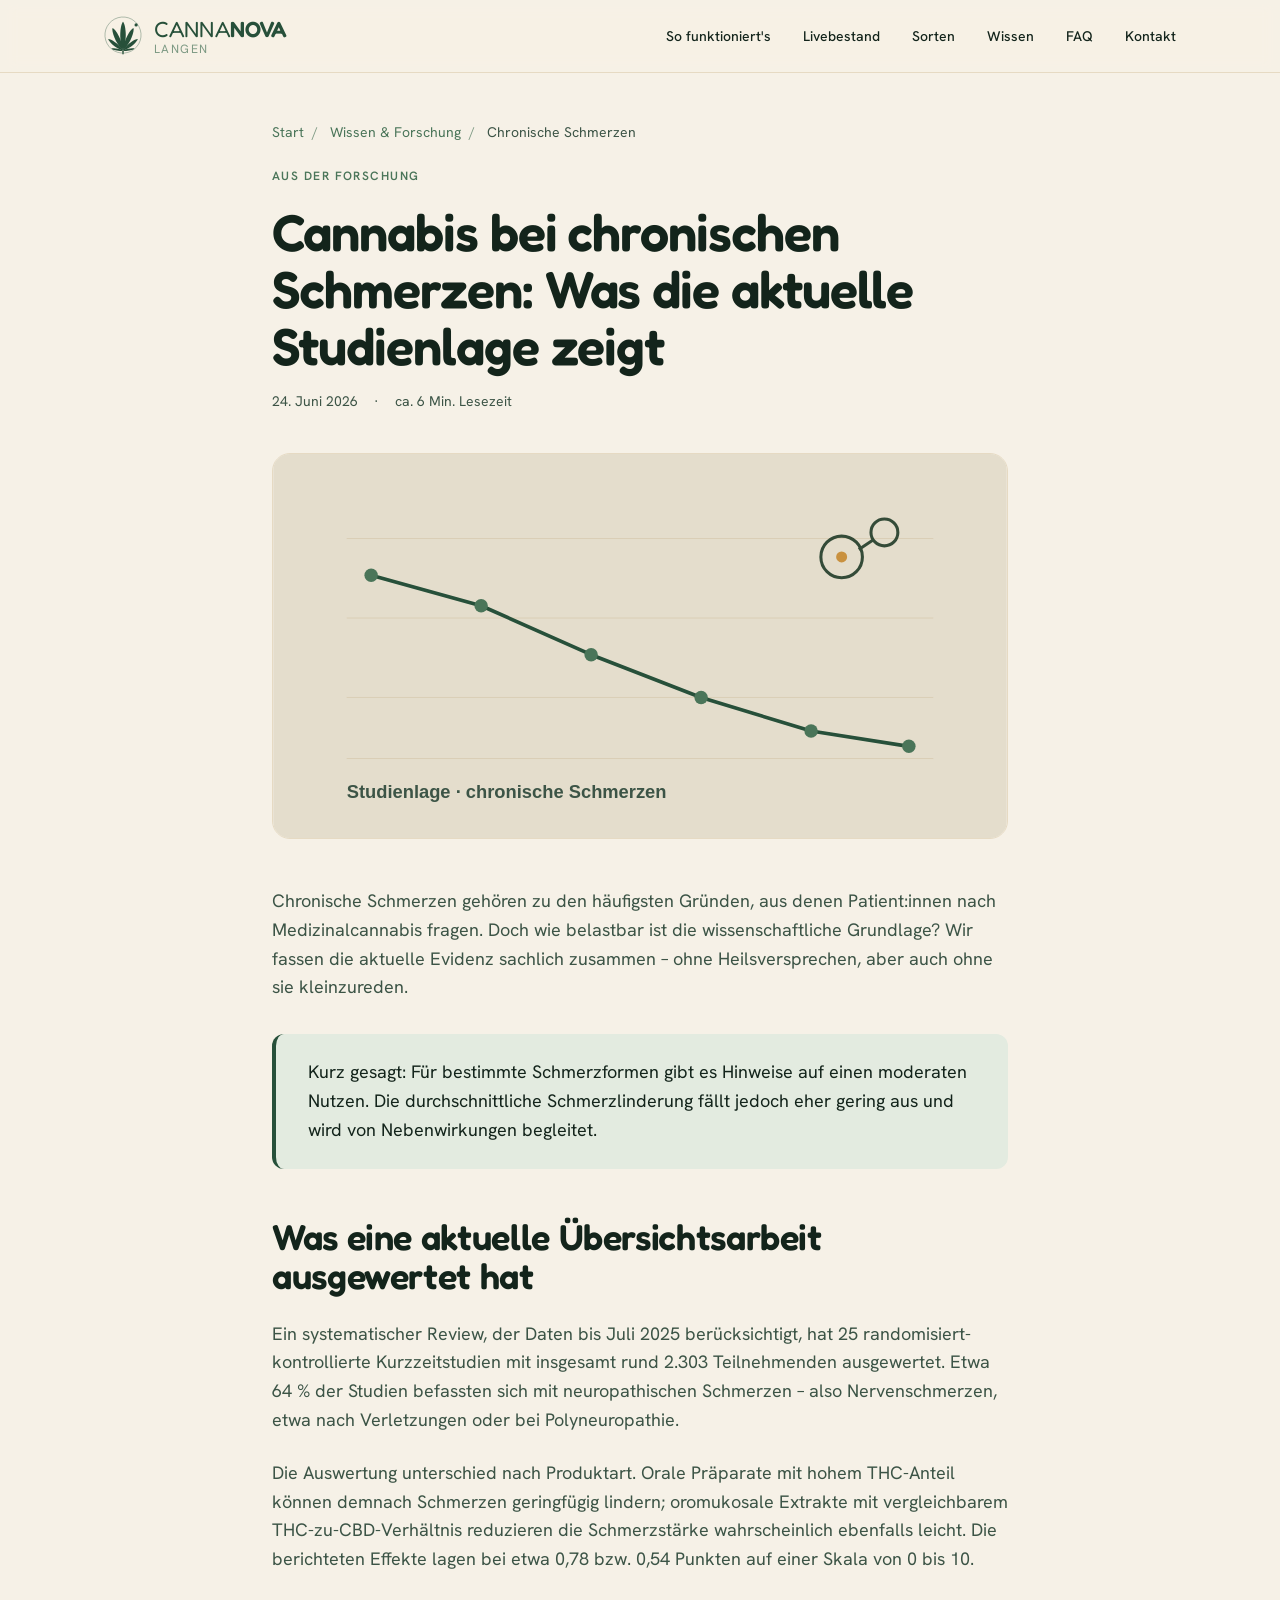
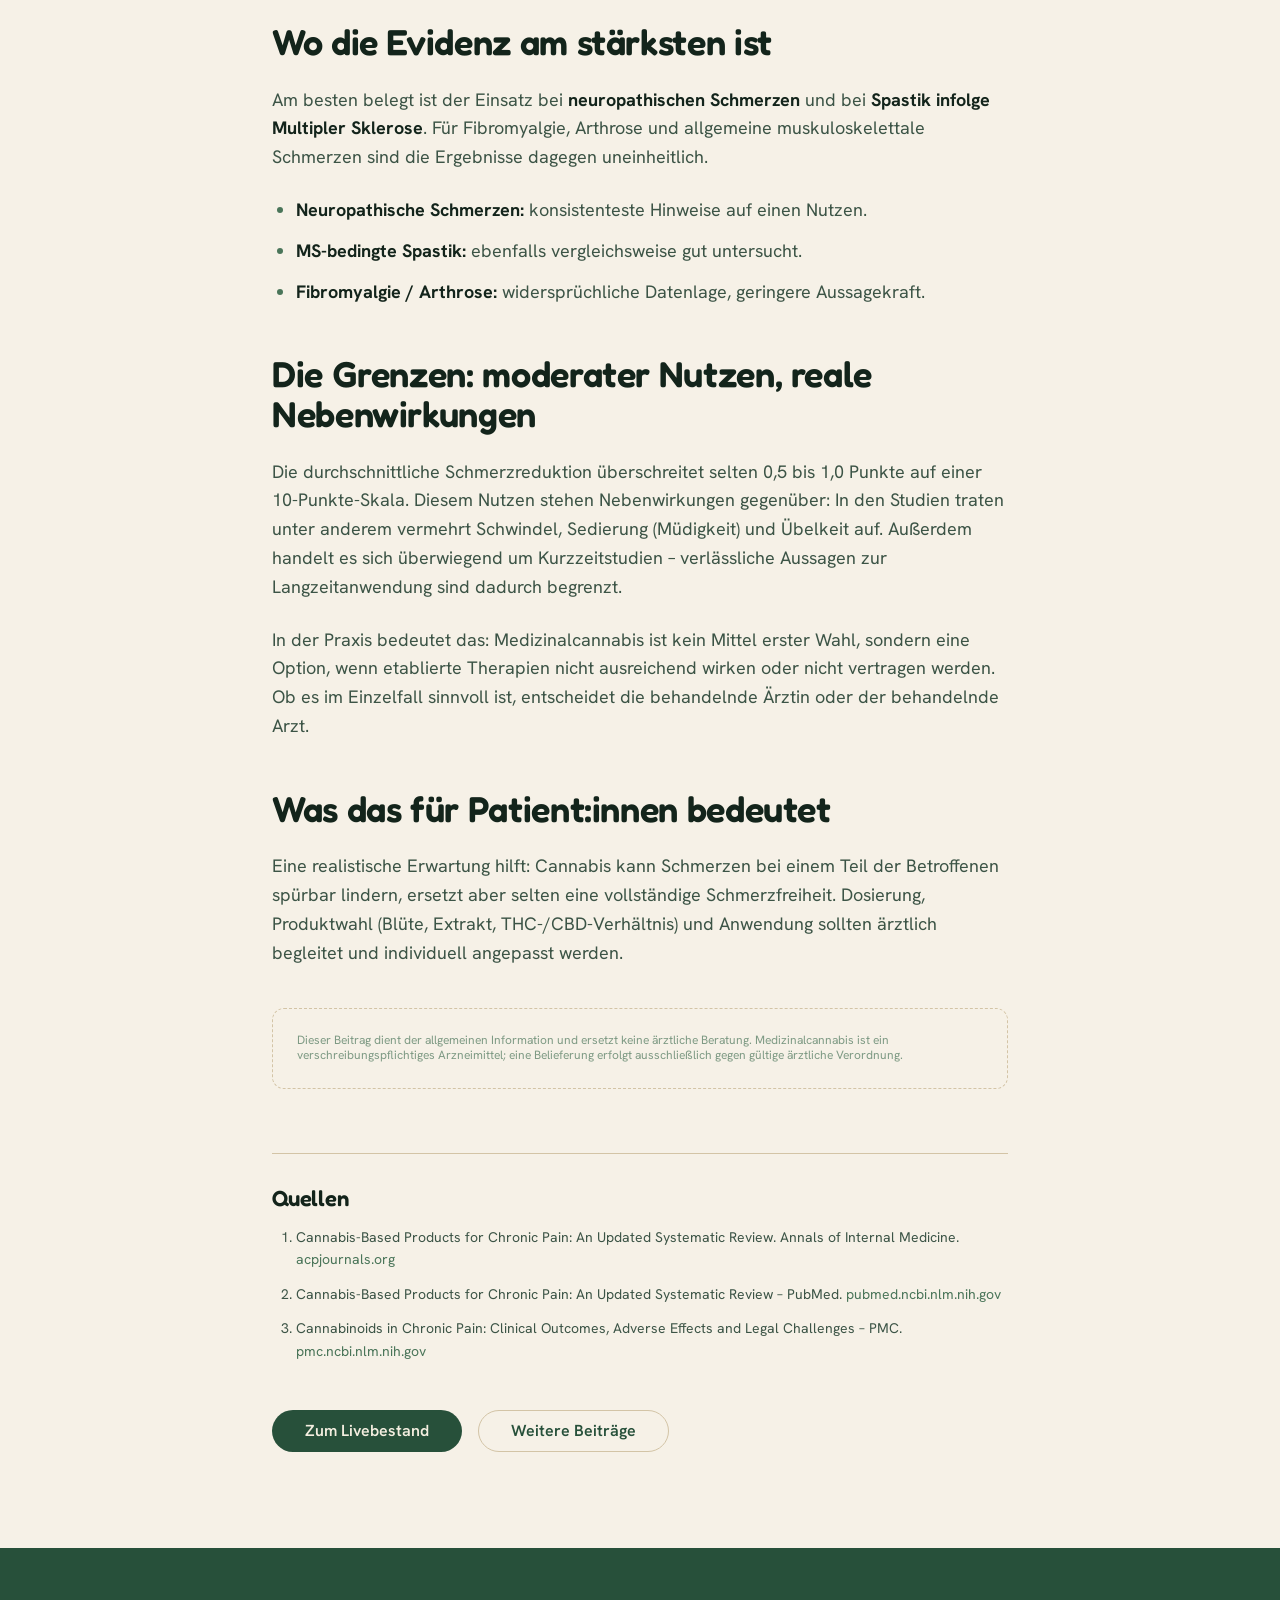
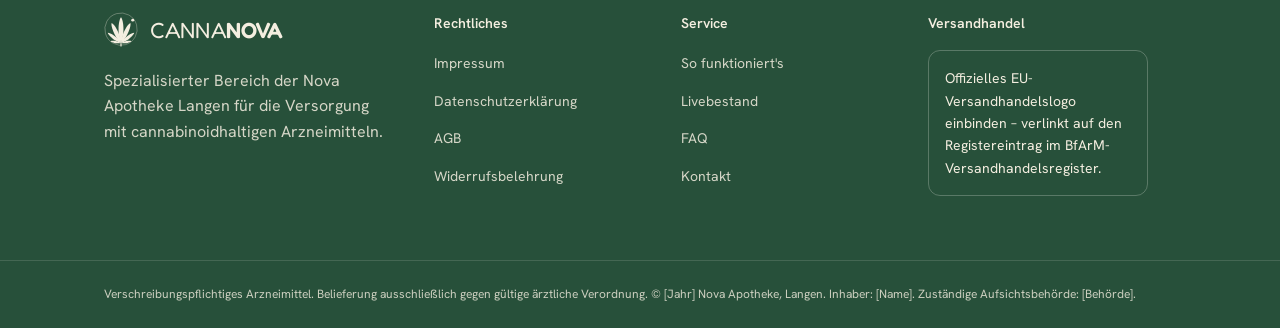
==== blog/cannabis-chronische-schmerzen-studienlage.html @ e3b370fd "Add 4 research-based blog articles; fix hero wrap and hero copy - Hero h1 "Medizinalcannabis" no lon" ====
<!DOCTYPE html>
<html lang="de-DE">
<head>
  <meta charset="UTF-8">
  <meta name="viewport" content="width=device-width, initial-scale=1, viewport-fit=cover">

  <title>Cannabis bei chronischen Schmerzen: aktuelle Studienlage | CannaNova</title>
  <meta name="description" content="Was sagt die aktuelle Forschung zu Medizinalcannabis bei chronischen Schmerzen? Ein sachlicher Überblick über Evidenz, Wirkstärke und Grenzen – von CannaNova Langen.">
  <meta name="robots" content="index,follow">
  <link rel="canonical" href="https://www.cannanova.de/blog/cannabis-chronische-schmerzen-studienlage.html">

  <meta property="og:type" content="article">
  <meta property="og:title" content="Cannabis bei chronischen Schmerzen: Was die Studienlage zeigt">
  <meta property="og:description" content="Ein systematischer Review von 2025 wertete 25 kontrollierte Studien aus. Wir ordnen ein, wie stark die Evidenz wirklich ist.">
  <meta property="og:url" content="https://www.cannanova.de/blog/cannabis-chronische-schmerzen-studienlage.html">
  <meta property="og:image" content="https://www.cannanova.de/assets/blog/schmerzforschung.svg">
  <meta property="og:locale" content="de_DE">
  <meta property="og:site_name" content="CannaNova">

  <meta name="twitter:card" content="summary_large_image">
  <meta name="twitter:title" content="Cannabis bei chronischen Schmerzen: Was die Studienlage zeigt">
  <meta name="twitter:description" content="Ein sachlicher Überblick über Evidenz, Wirkstärke und Grenzen von Medizinalcannabis bei chronischen Schmerzen.">
  <meta name="twitter:image" content="https://www.cannanova.de/assets/blog/schmerzforschung.svg">

  <link rel="preconnect" href="https://fonts.googleapis.com">
  <link rel="preconnect" href="https://fonts.gstatic.com" crossorigin>
  <link href="https://fonts.googleapis.com/css2?family=Fredoka:wght@400;500;600;700&family=Hanken+Grotesk:wght@400;500;600;700&display=swap" rel="stylesheet">

  <link rel="stylesheet" href="../css/tokens.css">
  <link rel="stylesheet" href="../css/components.css">
  <link rel="stylesheet" href="../css/page-blog.css">

  <script type="application/ld+json">
  {
    "@context": "https://schema.org",
    "@type": "BlogPosting",
    "headline": "Cannabis bei chronischen Schmerzen: Was die aktuelle Studienlage zeigt",
    "description": "Ein sachlicher Überblick über Evidenz, Wirkstärke und Grenzen von Medizinalcannabis bei chronischen Schmerzen.",
    "image": "https://www.cannanova.de/assets/blog/schmerzforschung.svg",
    "datePublished": "2026-06-24",
    "dateModified": "2026-06-24",
    "inLanguage": "de-DE",
    "author": { "@type": "Organization", "name": "CannaNova – Nova Apotheke Langen" },
    "publisher": {
      "@type": "Organization",
      "name": "CannaNova",
      "logo": { "@type": "ImageObject", "url": "https://www.cannanova.de/assets/logo-mark.svg" }
    },
    "mainEntityOfPage": "https://www.cannanova.de/blog/cannabis-chronische-schmerzen-studienlage.html"
  }
  </script>
  <script type="application/ld+json">
  {
    "@context": "https://schema.org",
    "@type": "BreadcrumbList",
    "itemListElement": [
      { "@type": "ListItem", "position": 1, "name": "Start", "item": "https://www.cannanova.de/" },
      { "@type": "ListItem", "position": 2, "name": "Wissen & Forschung", "item": "https://www.cannanova.de/#wissen" },
      { "@type": "ListItem", "position": 3, "name": "Cannabis bei chronischen Schmerzen" }
    ]
  }
  </script>
</head>

<body>
  <!-- ===================== HEADER ===================== -->
  <header class="site-header">
    <div class="container site-header__inner">
      <a class="brand" href="../index.html" aria-label="CannaNova – Startseite">
        <span class="brand__mark" aria-hidden="true">
          <svg viewBox="0 0 200 210" xmlns="http://www.w3.org/2000/svg"><ellipse cx="100" cy="100" rx="95" ry="95" fill="none" stroke="currentColor" stroke-width="4" opacity="0.42" transform="rotate(-16 100 100)"/><circle cx="169" cy="47" r="8.5" fill="currentColor"/><path d="M0,0 C -25.08,-63.84 -12.54,-139.84 0,-152 C 12.54,-139.84 25.08,-63.84 0,0 Z" transform="translate(100,182) rotate(0)" fill="currentColor"/><path d="M0,0 C -21.57,-54.9 -10.78,-120.26 0,-130.72 C 10.78,-120.26 21.57,-54.9 0,0 Z" transform="translate(100,182) rotate(25)" fill="currentColor"/><path d="M0,0 C -21.57,-54.9 -10.78,-120.26 0,-130.72 C 10.78,-120.26 21.57,-54.9 0,0 Z" transform="translate(100,182) rotate(-25)" fill="currentColor"/><path d="M0,0 C -16.30,-41.5 -8.15,-90.9 0,-98.8 C 8.15,-90.9 16.30,-41.5 0,0 Z" transform="translate(100,182) rotate(52)" fill="currentColor"/><path d="M0,0 C -16.30,-41.5 -8.15,-90.9 0,-98.8 C 8.15,-90.9 16.30,-41.5 0,0 Z" transform="translate(100,182) rotate(-52)" fill="currentColor"/><path d="M0,0 C -10.28,-26.17 -5.14,-57.33 0,-62.32 C 5.14,-57.33 10.28,-26.17 0,0 Z" transform="translate(100,182) rotate(80)" fill="currentColor"/><path d="M0,0 C -10.28,-26.17 -5.14,-57.33 0,-62.32 C 5.14,-57.33 10.28,-26.17 0,0 Z" transform="translate(100,182) rotate(-80)" fill="currentColor"/><rect x="96.5" y="182" width="7" height="20" rx="3.5" fill="currentColor"/></svg>
        </span>
        <span class="brand__lockup">
          <span class="brand__name"><span class="brand__name-canna">CANNA</span>NOVA</span>
          <span class="brand__sub">Langen</span>
        </span>
      </a>
      <nav class="site-nav" id="site-nav" aria-label="Hauptnavigation">
        <a href="../index.html#so-funktioniert">So funktioniert's</a>
        <a href="../index.html#livebestand">Livebestand</a>
        <a href="../index.html#sorten">Sorten</a>
        <a href="../index.html#wissen">Wissen</a>
        <a href="../index.html#faq">FAQ</a>
        <a href="../index.html#kontakt">Kontakt</a>
      </nav>
      <button type="button" class="nav-toggle" id="nav-toggle" aria-expanded="false" aria-controls="site-nav" aria-label="Menü öffnen">
        <span></span><span></span><span></span>
      </button>
    </div>
  </header>

  <main>
    <article class="section article">
      <div class="container">
        <div class="article__inner">
          <nav class="breadcrumb" aria-label="Brotkrumennavigation">
            <a href="../index.html">Start</a><span aria-hidden="true">/</span>
            <a href="../index.html#wissen">Wissen &amp; Forschung</a><span aria-hidden="true">/</span>
            Chronische Schmerzen
          </nav>

          <p class="step__label">Aus der Forschung</p>
          <h1>Cannabis bei chronischen Schmerzen: Was die aktuelle Studienlage zeigt</h1>
          <div class="article__meta">
            <span>24. Juni 2026</span>
            <span aria-hidden="true">·</span>
            <span>ca. 6 Min. Lesezeit</span>
          </div>

          <figure class="article__cover">
            <img src="../assets/blog/schmerzforschung.svg" alt="Stilisierte Studienkurve, die eine moderate Schmerzreduktion über mehrere Messpunkte zeigt" width="1200" height="630">
          </figure>

          <div class="prose">
            <p>Chronische Schmerzen gehören zu den häufigsten Gründen, aus denen Patient:innen nach Medizinalcannabis fragen. Doch wie belastbar ist die wissenschaftliche Grundlage? Wir fassen die aktuelle Evidenz sachlich zusammen – ohne Heilsversprechen, aber auch ohne sie kleinzureden.</p>

            <blockquote>Kurz gesagt: Für bestimmte Schmerzformen gibt es Hinweise auf einen moderaten Nutzen. Die durchschnittliche Schmerzlinderung fällt jedoch eher gering aus und wird von Nebenwirkungen begleitet.</blockquote>

            <h2>Was eine aktuelle Übersichtsarbeit ausgewertet hat</h2>
            <p>Ein systematischer Review, der Daten bis Juli 2025 berücksichtigt, hat 25 randomisiert-kontrollierte Kurzzeitstudien mit insgesamt rund 2.303 Teilnehmenden ausgewertet. Etwa 64 % der Studien befassten sich mit neuropathischen Schmerzen – also Nervenschmerzen, etwa nach Verletzungen oder bei Polyneuropathie.</p>
            <p>Die Auswertung unterschied nach Produktart. Orale Präparate mit hohem THC-Anteil können demnach Schmerzen geringfügig lindern; oromukosale Extrakte mit vergleichbarem THC-zu-CBD-Verhältnis reduzieren die Schmerzstärke wahrscheinlich ebenfalls leicht. Die berichteten Effekte lagen bei etwa 0,78 bzw. 0,54 Punkten auf einer Skala von 0 bis 10.</p>

            <h2>Wo die Evidenz am stärksten ist</h2>
            <p>Am besten belegt ist der Einsatz bei <strong>neuropathischen Schmerzen</strong> und bei <strong>Spastik infolge Multipler Sklerose</strong>. Für Fibromyalgie, Arthrose und allgemeine muskuloskelettale Schmerzen sind die Ergebnisse dagegen uneinheitlich.</p>
            <ul>
              <li><strong>Neuropathische Schmerzen:</strong> konsistenteste Hinweise auf einen Nutzen.</li>
              <li><strong>MS-bedingte Spastik:</strong> ebenfalls vergleichsweise gut untersucht.</li>
              <li><strong>Fibromyalgie / Arthrose:</strong> widersprüchliche Datenlage, geringere Aussagekraft.</li>
            </ul>

            <h2>Die Grenzen: moderater Nutzen, reale Nebenwirkungen</h2>
            <p>Die durchschnittliche Schmerzreduktion überschreitet selten 0,5 bis 1,0 Punkte auf einer 10-Punkte-Skala. Diesem Nutzen stehen Nebenwirkungen gegenüber: In den Studien traten unter anderem vermehrt Schwindel, Sedierung (Müdigkeit) und Übelkeit auf. Außerdem handelt es sich überwiegend um Kurzzeitstudien – verlässliche Aussagen zur Langzeitanwendung sind dadurch begrenzt.</p>
            <p>In der Praxis bedeutet das: Medizinalcannabis ist kein Mittel erster Wahl, sondern eine Option, wenn etablierte Therapien nicht ausreichend wirken oder nicht vertragen werden. Ob es im Einzelfall sinnvoll ist, entscheidet die behandelnde Ärztin oder der behandelnde Arzt.</p>

            <h2>Was das für Patient:innen bedeutet</h2>
            <p>Eine realistische Erwartung hilft: Cannabis kann Schmerzen bei einem Teil der Betroffenen spürbar lindern, ersetzt aber selten eine vollständige Schmerzfreiheit. Dosierung, Produktwahl (Blüte, Extrakt, THC-/CBD-Verhältnis) und Anwendung sollten ärztlich begleitet und individuell angepasst werden.</p>
          </div>

          <div class="article__disclaimer">
            <p class="fine-print">Dieser Beitrag dient der allgemeinen Information und ersetzt keine ärztliche Beratung. Medizinalcannabis ist ein verschreibungspflichtiges Arzneimittel; eine Belieferung erfolgt ausschließlich gegen gültige ärztliche Verordnung.</p>
          </div>

          <div class="article__sources">
            <h2>Quellen</h2>
            <ol>
              <li>Cannabis-Based Products for Chronic Pain: An Updated Systematic Review. Annals of Internal Medicine. <a href="https://www.acpjournals.org/doi/10.7326/ANNALS-25-03152" target="_blank" rel="noopener">acpjournals.org</a></li>
              <li>Cannabis-Based Products for Chronic Pain: An Updated Systematic Review – PubMed. <a href="https://pubmed.ncbi.nlm.nih.gov/41429020/" target="_blank" rel="noopener">pubmed.ncbi.nlm.nih.gov</a></li>
              <li>Cannabinoids in Chronic Pain: Clinical Outcomes, Adverse Effects and Legal Challenges – PMC. <a href="https://pmc.ncbi.nlm.nih.gov/articles/PMC12472909/" target="_blank" rel="noopener">pmc.ncbi.nlm.nih.gov</a></li>
            </ol>
          </div>

          <div class="article__cta">
            <a class="btn btn--primary" href="../index.html#livebestand">Zum Livebestand</a>
            <a class="btn btn--secondary" href="../index.html#wissen">Weitere Beiträge</a>
          </div>
        </div>
      </div>
    </article>
  </main>

  <!-- ===================== FOOTER ===================== -->
  <footer class="site-footer">
    <div class="container site-footer__grid">
      <div class="site-footer__col">
        <span class="brand brand--footer">
          <span class="brand__mark" aria-hidden="true" style="color: var(--color-text-on-brand);">
            <svg viewBox="0 0 200 210" xmlns="http://www.w3.org/2000/svg"><ellipse cx="100" cy="100" rx="95" ry="95" fill="none" stroke="currentColor" stroke-width="4" opacity="0.42" transform="rotate(-16 100 100)"/><circle cx="169" cy="47" r="8.5" fill="currentColor"/><path d="M0,0 C -25.08,-63.84 -12.54,-139.84 0,-152 C 12.54,-139.84 25.08,-63.84 0,0 Z" transform="translate(100,182) rotate(0)" fill="currentColor"/><path d="M0,0 C -21.57,-54.9 -10.78,-120.26 0,-130.72 C 10.78,-120.26 21.57,-54.9 0,0 Z" transform="translate(100,182) rotate(25)" fill="currentColor"/><path d="M0,0 C -21.57,-54.9 -10.78,-120.26 0,-130.72 C 10.78,-120.26 21.57,-54.9 0,0 Z" transform="translate(100,182) rotate(-25)" fill="currentColor"/><path d="M0,0 C -16.30,-41.5 -8.15,-90.9 0,-98.8 C 8.15,-90.9 16.30,-41.5 0,0 Z" transform="translate(100,182) rotate(52)" fill="currentColor"/><path d="M0,0 C -16.30,-41.5 -8.15,-90.9 0,-98.8 C 8.15,-90.9 16.30,-41.5 0,0 Z" transform="translate(100,182) rotate(-52)" fill="currentColor"/><path d="M0,0 C -10.28,-26.17 -5.14,-57.33 0,-62.32 C 5.14,-57.33 10.28,-26.17 0,0 Z" transform="translate(100,182) rotate(80)" fill="currentColor"/><path d="M0,0 C -10.28,-26.17 -5.14,-57.33 0,-62.32 C 5.14,-57.33 10.28,-26.17 0,0 Z" transform="translate(100,182) rotate(-80)" fill="currentColor"/><rect x="96.5" y="182" width="7" height="20" rx="3.5" fill="currentColor"/></svg>
          </span>
          <span class="brand__name" style="color: var(--color-text-on-brand);"><span class="brand__name-canna">CANNA</span>NOVA</span>
        </span>
        <p class="card__text" style="color: var(--color-text-on-brand); opacity: 0.85; margin-top: var(--space-3);">
          Spezialisierter Bereich der Nova Apotheke Langen für die Versorgung mit
          cannabinoidhaltigen Arzneimitteln.
        </p>
      </div>
      <div class="site-footer__col">
        <h4>Rechtliches</h4>
        <ul>
          <li><a href="https://shop.cannanova-langen.de/imprint">Impressum</a></li>
          <li><a href="https://shop.cannanova-langen.de/privacy-policy">Datenschutzerklärung</a></li>
          <li><a href="https://shop.cannanova-langen.de/terms-and-conditions">AGB</a></li>
          <li><a href="https://shop.cannanova-langen.de/revocation-policy">Widerrufsbelehrung</a></li>
        </ul>
      </div>
      <div class="site-footer__col">
        <h4>Service</h4>
        <ul>
          <li><a href="../index.html#so-funktioniert">So funktioniert's</a></li>
          <li><a href="../index.html#livebestand">Livebestand</a></li>
          <li><a href="../index.html#faq">FAQ</a></li>
          <li><a href="../index.html#kontakt">Kontakt</a></li>
        </ul>
      </div>
      <div class="site-footer__col">
        <h4>Versandhandel</h4>
        <div class="logo-cell" style="max-width: 220px; background: transparent; border-color: rgba(244,241,234,0.25); color: var(--color-text-on-brand); text-align: left; gap: var(--space-3);">
          Offizielles EU-Versandhandelslogo einbinden – verlinkt auf den Registereintrag im BfArM-Versandhandelsregister.
        </div>
      </div>
    </div>
    <div class="site-footer__legal">
      <div class="container">
        Verschreibungspflichtiges Arzneimittel. Belieferung ausschließlich gegen
        gültige ärztliche Verordnung. © [Jahr] Nova Apotheke, Langen. Inhaber:
        [Name]. Zuständige Aufsichtsbehörde: [Behörde].
      </div>
    </div>
  </footer>

  <script src="../js/nav-toggle.js" defer></script>
</body>
</html>
---- css/tokens.css ----
/* ==========================================================================
   CannaNova — Design Tokens (single source of truth)
   Never hardcode a color, size, spacing, radius, or shadow elsewhere.
   If a value isn't here, add it here first, then reference it via var(--*).
   ========================================================================== */

:root {
  /* ---- Color: brand & accent ------------------------------------------- */
  --color-brand: #27503a;          /* forest green — logo, headings, primary */
  --color-brand-strong: #16321f;   /* deep pine — hover / emphasis           */
  --color-brand-soft: #e3ebe0;     /* pale sage tint — icon discs, panels    */
  --color-accent: #4a7559;         /* sage-forest — eyebrows, links          */

  /* ---- Color: surfaces & neutrals -------------------------------------- */
  --color-bg: #f6f1e7;             /* cream page background                  */
  --color-bg-alt: #ece3d2;         /* sand — alternating section background   */
  --color-surface: #ffffff;        /* cards, panels                         */
  --color-border: #e6dac3;         /* sand hairline borders                 */
  --color-border-strong: #d3c4a6;  /* clay borders / dividers               */

  /* ---- Color: text ----------------------------------------------------- */
  --color-text: #13241b;           /* ink — primary body / headings         */
  --color-text-muted: #3c5446;     /* secondary copy                        */
  --color-text-subtle: #7e9a84;    /* sage — captions, placeholders         */
  --color-text-on-brand: #f4eee0;  /* cream text on green surfaces          */

  /* ---- Color: status & strain accents ---------------------------------- */
  --color-success: #4a7559;
  --color-warning: #c9913f;
  --color-error: #b4412f;
  --color-strain-indica: #6b4d9c;  /* purple   */
  --color-strain-hybrid: #27503a;  /* green    */
  --color-strain-sativa: #c9913f;  /* amber    */

  /* ---- Typography: families -------------------------------------------- */
  --font-display: "Fredoka", "Trebuchet MS", Avenir, "Segoe UI", sans-serif;
  --font-body: "Hanken Grotesk", -apple-system, BlinkMacSystemFont, "Segoe UI", Roboto, Helvetica, Arial, sans-serif;

  /* ---- Typography: scale ----------------------------------------------- */
  --font-size-xs: 0.75rem;    /* 12 — eyebrows, fine print     */
  --font-size-sm: 0.875rem;   /* 14 — captions, meta           */
  --font-size-base: 1rem;     /* 16 — body                     */
  --font-size-md: 1.125rem;   /* 18 — lead paragraphs          */
  --font-size-lg: 1.375rem;   /* 22 — card titles              */
  --font-size-xl: 1.75rem;    /* 28 — section sub              */
  --font-size-2xl: 2.25rem;   /* 36 — section headings (h2)    */
  --font-size-3xl: 3.25rem;   /* 52 — hero (h1)                */

  /* ---- Typography: weights & line-heights ------------------------------ */
  --font-weight-regular: 400;
  --font-weight-medium: 500;
  --font-weight-semibold: 600;
  --font-weight-bold: 700;
  --line-height-tight: 1.1;
  --line-height-snug: 1.3;
  --line-height-normal: 1.6;
  --letter-spacing-eyebrow: 0.12em;

  /* ---- Spacing scale --------------------------------------------------- */
  --space-1: 0.25rem;   /*  4 */
  --space-2: 0.5rem;    /*  8 */
  --space-3: 0.75rem;   /* 12 */
  --space-4: 1rem;      /* 16 */
  --space-5: 1.5rem;    /* 24 */
  --space-6: 2rem;      /* 32 */
  --space-7: 2.5rem;    /* 40 */
  --space-8: 3rem;      /* 48 */
  --space-9: 4rem;      /* 64 */
  --space-10: 5rem;     /* 80 */
  --space-11: 6rem;     /* 96 */
  --space-12: 8rem;     /* 128 */

  /* ---- Radius ---------------------------------------------------------- */
  --radius-sm: 6px;
  --radius-md: 12px;
  --radius-lg: 18px;
  --radius-pill: 999px;

  /* ---- Shadows --------------------------------------------------------- */
  --shadow-sm: 0 1px 2px rgba(31, 42, 35, 0.04);
  --shadow-md: 0 4px 16px rgba(31, 42, 35, 0.06);
  --shadow-lg: 0 12px 32px rgba(31, 42, 35, 0.08);

  /* ---- Borders --------------------------------------------------------- */
  --border-width: 1px;
  --border-accent-width: 4px;      /* strain-card left accent */

  /* ---- Layout ---------------------------------------------------------- */
  --container-max: 1120px;
  --container-pad: var(--space-5);

  /* ---- Breakpoints (reference; used in media queries) ------------------ */
  /* --bp-sm: 640px;  --bp-md: 768px;  --bp-lg: 1024px; */

  /* ---- Motion ---------------------------------------------------------- */
  --duration-fast: 120ms;
  --duration-base: 200ms;
  --easing-standard: cubic-bezier(0.4, 0, 0.2, 1);
}
---- css/components.css ----
/* ==========================================================================
   CannaNova — Shared component & base styles
   Reuse these everywhere. Pages add only layout, never new colors/fonts/sizes.
   ========================================================================== */

/* ---- Reset / base ------------------------------------------------------ */
*,
*::before,
*::after { box-sizing: border-box; }

html {
  -webkit-text-size-adjust: 100%;
  /* Guard against any element forcing the page wider than the screen. */
  overflow-x: hidden;
}

body {
  margin: 0;
  max-width: 100%;
  overflow-x: hidden;
  font-family: var(--font-body);
  font-size: var(--font-size-base);
  line-height: var(--line-height-normal);
  color: var(--color-text);
  background-color: var(--color-bg);
  -webkit-font-smoothing: antialiased;
  text-rendering: optimizeLegibility;
}

/* Nothing may exceed the viewport width; long words wrap instead of overflow. */
*,
*::before,
*::after { min-width: 0; }
p, h1, h2, h3, h4, li, a, summary { overflow-wrap: break-word; }

img { max-width: 100%; height: auto; display: block; }

a { color: var(--color-accent); text-decoration: none; }
a:hover { text-decoration: underline; }

:focus-visible {
  outline: 2px solid var(--color-brand);
  outline-offset: 2px;
  border-radius: var(--radius-sm);
}

/* ---- Typography -------------------------------------------------------- */
h1, h2, h3 {
  font-family: var(--font-display);
  font-weight: var(--font-weight-semibold);
  line-height: var(--line-height-tight);
  color: var(--color-text);
  margin: 0;
}

/* Fluid headings: scale down on small screens so long German words never
   overflow, up to the design type-scale size on larger viewports. */
h1 { font-size: clamp(2rem, 7vw, var(--font-size-3xl)); letter-spacing: -0.02em; }
h2 { font-size: clamp(1.6rem, 5vw, var(--font-size-2xl)); letter-spacing: -0.01em; }
h3 { font-size: var(--font-size-lg); }

p { margin: 0; }

.eyebrow {
  font-family: var(--font-body);
  font-size: var(--font-size-xs);
  font-weight: var(--font-weight-semibold);
  letter-spacing: var(--letter-spacing-eyebrow);
  text-transform: uppercase;
  color: var(--color-accent);
  margin: 0;
}

.lead {
  font-size: var(--font-size-md);
  color: var(--color-text-muted);
  line-height: var(--line-height-normal);
}

.fine-print {
  font-size: var(--font-size-xs);
  color: var(--color-text-subtle);
  line-height: var(--line-height-snug);
}

/* ---- Layout primitives ------------------------------------------------- */
.container {
  width: 100%;
  max-width: var(--container-max);
  margin-inline: auto;
  padding-inline: var(--container-pad);
}

.section { padding-block: var(--space-11); }
.section--alt { background-color: var(--color-bg-alt); }
.section--brand { background-color: var(--color-brand); color: var(--color-text-on-brand); }

.section__head { max-width: 46rem; margin-bottom: var(--space-8); }
.section__head .eyebrow { margin-bottom: var(--space-3); }
.section__head h2 { margin-bottom: var(--space-4); }

/* ---- Buttons ----------------------------------------------------------- */
.btn {
  display: inline-flex;
  align-items: center;
  justify-content: center;
  gap: var(--space-2);
  padding: var(--space-3) var(--space-6);
  border-radius: var(--radius-pill);
  font-family: var(--font-body);
  font-size: var(--font-size-base);
  font-weight: var(--font-weight-semibold);
  line-height: 1;
  cursor: pointer;
  border: var(--border-width) solid transparent;
  transition: background-color var(--duration-base) var(--easing-standard),
              color var(--duration-base) var(--easing-standard),
              border-color var(--duration-base) var(--easing-standard);
  text-decoration: none;
}
.btn:hover { text-decoration: none; }

.btn--primary {
  background-color: var(--color-brand);
  color: var(--color-text-on-brand);
}
.btn--primary:hover { background-color: var(--color-brand-strong); }

.btn--secondary {
  background-color: transparent;
  color: var(--color-brand);
  border-color: var(--color-border-strong);
}
.btn--secondary:hover { border-color: var(--color-brand); }

/* ---- Inline arrow link ------------------------------------------------- */
.link-arrow {
  display: inline-flex;
  align-items: center;
  gap: var(--space-2);
  font-weight: var(--font-weight-semibold);
  color: var(--color-brand);
}
.link-arrow::after { content: "→"; transition: transform var(--duration-fast) var(--easing-standard); }
.link-arrow:hover { text-decoration: none; }
.link-arrow:hover::after { transform: translateX(3px); }

/* ---- Card -------------------------------------------------------------- */
.card {
  background-color: var(--color-surface);
  border: var(--border-width) solid var(--color-border);
  border-radius: var(--radius-md);
  padding: var(--space-6);
  box-shadow: var(--shadow-sm);
}

.card__title { margin-bottom: var(--space-3); }
.card__text { color: var(--color-text-muted); font-size: var(--font-size-base); }

/* Strain card: colored left accent driven by --accent ------------------- */
.card--accent { border-left: var(--border-accent-width) solid var(--accent, var(--color-brand)); }

/* Product card: live-inventory item from the shop API ------------------- */
.product-card { display: flex; flex-direction: column; padding: 0; overflow: hidden; }
.product-card__media {
  aspect-ratio: 4 / 3;
  background-color: var(--color-brand-soft);
  display: flex;
  align-items: center;
  justify-content: center;
  overflow: hidden;
}
.product-card__media img { width: 100%; height: 100%; object-fit: cover; }
.product-card__body { display: flex; flex-direction: column; gap: var(--space-2); padding: var(--space-5); flex: 1; }
.product-card__meta {
  display: flex;
  align-items: center;
  gap: var(--space-2);
  font-size: var(--font-size-xs);
  font-weight: var(--font-weight-semibold);
  letter-spacing: var(--letter-spacing-eyebrow);
  text-transform: uppercase;
  color: var(--color-accent);
}
.product-card__genetic { display: inline-flex; align-items: center; gap: var(--space-2); }
.product-card__genetic::before {
  content: "";
  width: 8px; height: 8px;
  border-radius: var(--radius-pill);
  background-color: var(--genetic-color, var(--color-brand));
}
.product-card__name { font-size: var(--font-size-md); margin: 0; }
.product-card__manufacturer { color: var(--color-text-muted); font-size: var(--font-size-sm); }
.product-card__stats { display: flex; gap: var(--space-4); font-size: var(--font-size-sm); color: var(--color-text-muted); }
.product-card__stats span { font-weight: var(--font-weight-semibold); color: var(--color-text); }
.product-card__foot {
  display: flex;
  align-items: baseline;
  justify-content: space-between;
  gap: var(--space-3);
  margin-top: auto;
  padding-top: var(--space-4);
}
.product-card__price { font-size: var(--font-size-lg); font-weight: var(--font-weight-bold); color: var(--color-text); }
.product-card__price .unit { font-size: var(--font-size-sm); font-weight: var(--font-weight-medium); color: var(--color-text-muted); }

/* Skeleton placeholder while loading ------------------------------------ */
.product-card--skeleton .product-card__media,
.product-card--skeleton .skeleton-line {
  background: linear-gradient(90deg, var(--color-border) 25%, var(--color-bg-alt) 50%, var(--color-border) 75%);
  background-size: 200% 100%;
  animation: skeleton-shimmer 1.4s ease-in-out infinite;
}
.product-card--skeleton .product-card__body { gap: var(--space-3); }
.skeleton-line { height: 0.9rem; border-radius: var(--radius-sm); }
.skeleton-line.w-40 { width: 40%; }
.skeleton-line.w-70 { width: 70%; }
.skeleton-line.w-90 { width: 90%; }
@keyframes skeleton-shimmer {
  from { background-position: 200% 0; }
  to { background-position: -200% 0; }
}

/* Empty / error state ---------------------------------------------------- */
.inventory__notice {
  grid-column: 1 / -1;
  text-align: center;
  padding: var(--space-8);
  color: var(--color-text-muted);
  border: var(--border-width) dashed var(--color-border-strong);
  border-radius: var(--radius-md);
  background-color: var(--color-surface);
}

/* Post card: blog/research teaser with cover image ---------------------- */
.post-card { display: flex; flex-direction: column; padding: 0; overflow: hidden; }
.post-card__media {
  aspect-ratio: 1200 / 630;
  background-color: var(--color-brand-soft);
  overflow: hidden;
}
.post-card__media img { width: 100%; height: 100%; object-fit: cover; display: block; }
.post-card__body { display: flex; flex-direction: column; gap: var(--space-3); padding: var(--space-5); flex: 1; }
.post-card__title { margin: 0; font-size: var(--font-size-lg); }
.post-card__excerpt { color: var(--color-text-muted); font-size: var(--font-size-base); }
.post-card .link-arrow { margin-top: auto; padding-top: var(--space-2); }
.post-card__link { color: inherit; }
.post-card__link:hover { text-decoration: none; color: var(--color-brand); }

/* Step card: centered with icon disc ------------------------------------ */
.card--step { text-align: center; }
.step__label {
  font-size: var(--font-size-xs);
  font-weight: var(--font-weight-semibold);
  letter-spacing: var(--letter-spacing-eyebrow);
  text-transform: uppercase;
  color: var(--color-accent);
  margin-bottom: var(--space-1);
}

/* ---- Icon disc --------------------------------------------------------- */
.icon-disc {
  width: 56px;
  height: 56px;
  border-radius: var(--radius-pill);
  background-color: var(--color-brand-soft);
  color: var(--color-brand);
  display: inline-flex;
  align-items: center;
  justify-content: center;
  margin-bottom: var(--space-4);
}
.icon-disc svg { width: 26px; height: 26px; }

/* ---- Grid helpers ------------------------------------------------------ */
.grid { display: grid; gap: var(--space-5); }
/* auto-fit + minmax means columns reflow to fit any width without overflowing.
   min() keeps the min track from ever exceeding the container on narrow screens. */
.grid--3 { grid-template-columns: repeat(auto-fit, minmax(min(100%, 260px), 1fr)); }
.grid--auto { grid-template-columns: repeat(auto-fill, minmax(min(100%, 140px), 1fr)); }

/* ---- Check list -------------------------------------------------------- */
.check-list { list-style: none; margin: 0; padding: 0; display: grid; gap: var(--space-4); }
.check-list li { display: flex; align-items: center; gap: var(--space-3); }
.check-list .check {
  flex: none;
  width: 28px; height: 28px;
  border-radius: var(--radius-pill);
  background-color: var(--color-brand-soft);
  color: var(--color-brand);
  display: inline-flex; align-items: center; justify-content: center;
  font-size: var(--font-size-sm);
}

/* ---- Pill badge -------------------------------------------------------- */
.badge {
  display: inline-flex;
  align-items: center;
  gap: var(--space-2);
  padding: var(--space-2) var(--space-4);
  border-radius: var(--radius-pill);
  background-color: var(--color-brand-soft);
  color: var(--color-brand);
  font-size: var(--font-size-sm);
  font-weight: var(--font-weight-medium);
}
.badge .dot { width: 7px; height: 7px; border-radius: var(--radius-pill); background-color: var(--color-brand); }

/* ---- Logo placeholders ------------------------------------------------- */
.logo-cell {
  display: flex;
  align-items: center;
  justify-content: center;
  min-height: 64px;
  padding: var(--space-4);
  background-color: var(--color-surface);
  border: var(--border-width) solid var(--color-border);
  border-radius: var(--radius-md);
  color: var(--color-text-subtle);
  font-size: var(--font-size-sm);
}

/* ---- Accordion (FAQ) --------------------------------------------------- */
.accordion { border-top: var(--border-width) solid var(--color-border-strong); }
.accordion__item { border-bottom: var(--border-width) solid var(--color-border-strong); }
.accordion__item > summary {
  list-style: none;
  cursor: pointer;
  padding-block: var(--space-5);
  display: flex;
  align-items: center;
  justify-content: space-between;
  gap: var(--space-4);
  font-weight: var(--font-weight-semibold);
  font-size: var(--font-size-md);
}
.accordion__item > summary::-webkit-details-marker { display: none; }
.accordion__item > summary::after {
  content: "⌄";
  color: var(--color-accent);
  transition: transform var(--duration-base) var(--easing-standard);
}
.accordion__item[open] > summary::after { transform: rotate(180deg); }
.accordion__panel { padding-bottom: var(--space-5); color: var(--color-text-muted); max-width: 60ch; }

/* ---- Header ------------------------------------------------------------ */
.site-header {
  position: sticky;
  top: 0;
  z-index: 50;
  background-color: color-mix(in srgb, var(--color-bg) 85%, transparent);
  backdrop-filter: saturate(180%) blur(8px);
  border-bottom: var(--border-width) solid var(--color-border);
}
.site-header__inner {
  display: flex;
  align-items: center;
  justify-content: space-between;
  padding-block: var(--space-4);
}
.brand { display: inline-flex; align-items: center; gap: var(--space-3); line-height: 1; }
.brand:hover { text-decoration: none; }
.brand__mark { flex: none; width: 38px; height: 40px; color: var(--color-brand); display: inline-flex; }
.brand__mark svg { width: 100%; height: 100%; display: block; overflow: visible; }
.brand__lockup { display: inline-flex; flex-direction: column; }
.brand__name {
  font-family: var(--font-display);
  font-weight: var(--font-weight-semibold);
  font-size: var(--font-size-lg);
  letter-spacing: -0.01em;
  color: var(--color-brand);
}
.brand__name-canna { font-weight: var(--font-weight-regular); }
.brand--footer { gap: var(--space-3); }
.brand--footer .brand__mark { width: 34px; height: 36px; }
.brand__sub {
  font-size: var(--font-size-xs);
  letter-spacing: var(--letter-spacing-eyebrow);
  text-transform: uppercase;
  color: var(--color-text-subtle);
  margin-top: 3px;
}
.site-nav { display: flex; gap: var(--space-6); }
.site-nav a {
  color: var(--color-text);
  font-size: var(--font-size-sm);
  font-weight: var(--font-weight-medium);
}
.site-nav a:hover { color: var(--color-brand); text-decoration: none; }

/* ---- Mobile nav toggle (hamburger) ------------------------------------- */
.nav-toggle {
  display: none;
  flex: none;
  width: 44px;
  height: 44px;
  padding: 0;
  border: none;
  background: transparent;
  cursor: pointer;
  flex-direction: column;
  align-items: center;
  justify-content: center;
  gap: 5px;
}
.nav-toggle span {
  display: block;
  width: 22px;
  height: 2px;
  background-color: var(--color-text);
  border-radius: var(--radius-sm);
  transition: transform var(--duration-base) var(--easing-standard),
              opacity var(--duration-base) var(--easing-standard);
}
.nav-toggle--open span:nth-child(1) { transform: translateY(7px) rotate(45deg); }
.nav-toggle--open span:nth-child(2) { opacity: 0; }
.nav-toggle--open span:nth-child(3) { transform: translateY(-7px) rotate(-45deg); }

/* ---- Footer ------------------------------------------------------------ */
.site-footer { background-color: var(--color-brand); color: var(--color-text-on-brand); }
.site-footer a { color: var(--color-text-on-brand); opacity: 0.85; font-size: var(--font-size-sm); }
.site-footer a:hover { opacity: 1; text-decoration: none; }
.site-footer__grid {
  display: grid;
  grid-template-columns: 1.4fr 1fr 1fr 1.2fr;
  gap: var(--space-7);
  padding-block: var(--space-9);
}
.site-footer__col .logo-cell { max-width: 100%; }
.site-footer__col h4 {
  font-family: var(--font-body);
  font-size: var(--font-size-sm);
  font-weight: var(--font-weight-semibold);
  margin: 0 0 var(--space-4);
  color: var(--color-text-on-brand);
}
.site-footer__col ul { list-style: none; margin: 0; padding: 0; display: grid; gap: var(--space-3); }
.site-footer__legal {
  border-top: var(--border-width) solid rgba(244, 241, 234, 0.18);
  padding-block: var(--space-5);
  font-size: var(--font-size-xs);
  opacity: 0.8;
}

/* ---- Motion preference ------------------------------------------------- */
@media (prefers-reduced-motion: reduce) {
  *, *::before, *::after {
    animation-duration: 0.01ms !important;
    transition-duration: 0.01ms !important;
    scroll-behavior: auto !important;
  }
}

/* ---- Responsive -------------------------------------------------------- */
@media (max-width: 860px) {
  .nav-toggle { display: flex; }
  .site-nav {
    display: none;
    position: absolute;
    top: 100%;
    left: 0;
    right: 0;
    flex-direction: column;
    gap: 0;
    background-color: var(--color-surface);
    border-bottom: var(--border-width) solid var(--color-border);
    box-shadow: var(--shadow-md);
  }
  .site-nav.site-nav--open { display: flex; }
  .site-nav a {
    padding: var(--space-4) var(--container-pad);
    border-top: var(--border-width) solid var(--color-border);
    min-height: 44px;
    display: flex;
    align-items: center;
  }
  .site-header__inner { position: relative; }
  .section { padding-block: var(--space-9); }
  .site-footer__grid {
    grid-template-columns: 1fr 1fr;
    gap: var(--space-6);
    padding-block: var(--space-7);
  }
  .section__head { margin-bottom: var(--space-6); }
}

@media (max-width: 540px) {
  :root { --container-pad: var(--space-4); }
  .section { padding-block: var(--space-8); }
  .site-footer__grid { grid-template-columns: 1fr; }
  .card { padding: var(--space-5); }
}
---- css/page-blog.css ----
/* ==========================================================================
   Blog article — page-specific layout only. No new colors/fonts/sizes
   (those live in tokens.css); components come from components.css.
   ========================================================================== */

/* ---- Breadcrumb -------------------------------------------------------- */
.breadcrumb {
  font-size: var(--font-size-sm);
  color: var(--color-text-muted);
  margin-bottom: var(--space-5);
}
.breadcrumb a { color: var(--color-accent); }
.breadcrumb span[aria-hidden] { margin: 0 var(--space-2); color: var(--color-text-subtle); }

/* ---- Article shell ----------------------------------------------------- */
.article { padding-top: var(--space-8); }
.article__inner { max-width: 46rem; margin-inline: auto; }

.article__meta {
  display: flex;
  flex-wrap: wrap;
  gap: var(--space-2) var(--space-4);
  align-items: center;
  margin-top: var(--space-4);
  font-size: var(--font-size-sm);
  color: var(--color-text-muted);
}
.article__meta .step__label { margin: 0; }
.article h1 { margin-top: var(--space-4); hyphens: auto; -webkit-hyphens: auto; }

/* ---- Cover figure ------------------------------------------------------ */
.article__cover {
  margin: var(--space-7) 0 var(--space-8);
}
.article__cover img {
  width: 100%;
  height: auto;
  aspect-ratio: 1200 / 630;
  object-fit: cover;
  border-radius: var(--radius-lg);
  border: var(--border-width) solid var(--color-border);
}

/* ---- Prose ------------------------------------------------------------- */
.prose { color: var(--color-text); }
.prose > * + * { margin-top: var(--space-5); }
.prose h2 {
  margin-top: var(--space-8);
  margin-bottom: var(--space-2);
}
.prose h3 { margin-top: var(--space-6); }
.prose p,
.prose li { font-size: var(--font-size-md); line-height: var(--line-height-normal); color: var(--color-text-muted); }
.prose ul { padding-left: var(--space-5); display: grid; gap: var(--space-3); }
.prose li::marker { color: var(--color-accent); }
.prose a { color: var(--color-accent); text-decoration: underline; }
.prose strong { color: var(--color-text); }

/* Pull-quote / key takeaway */
.prose blockquote {
  margin: var(--space-6) 0;
  padding: var(--space-5) var(--space-6);
  border-left: var(--border-accent-width) solid var(--color-brand);
  background-color: var(--color-brand-soft);
  border-radius: var(--radius-md);
  color: var(--color-text);
  font-size: var(--font-size-md);
}

/* ---- Sources ----------------------------------------------------------- */
.article__sources {
  margin-top: var(--space-9);
  padding-top: var(--space-6);
  border-top: var(--border-width) solid var(--color-border-strong);
}
.article__sources h2 { font-size: var(--font-size-lg); margin-bottom: var(--space-4); }
.article__sources ol { padding-left: var(--space-5); display: grid; gap: var(--space-3); }
.article__sources li { font-size: var(--font-size-sm); color: var(--color-text-muted); overflow-wrap: anywhere; }

/* ---- Disclaimer + CTA -------------------------------------------------- */
.article__disclaimer {
  margin-top: var(--space-7);
  padding: var(--space-5);
  border: var(--border-width) dashed var(--color-border-strong);
  border-radius: var(--radius-md);
}
.article__cta { margin-top: var(--space-8); display: flex; flex-wrap: wrap; gap: var(--space-4); }

/* ---- Related posts ----------------------------------------------------- */
.related { margin-top: var(--space-10); }
.related h2 { margin-bottom: var(--space-6); }
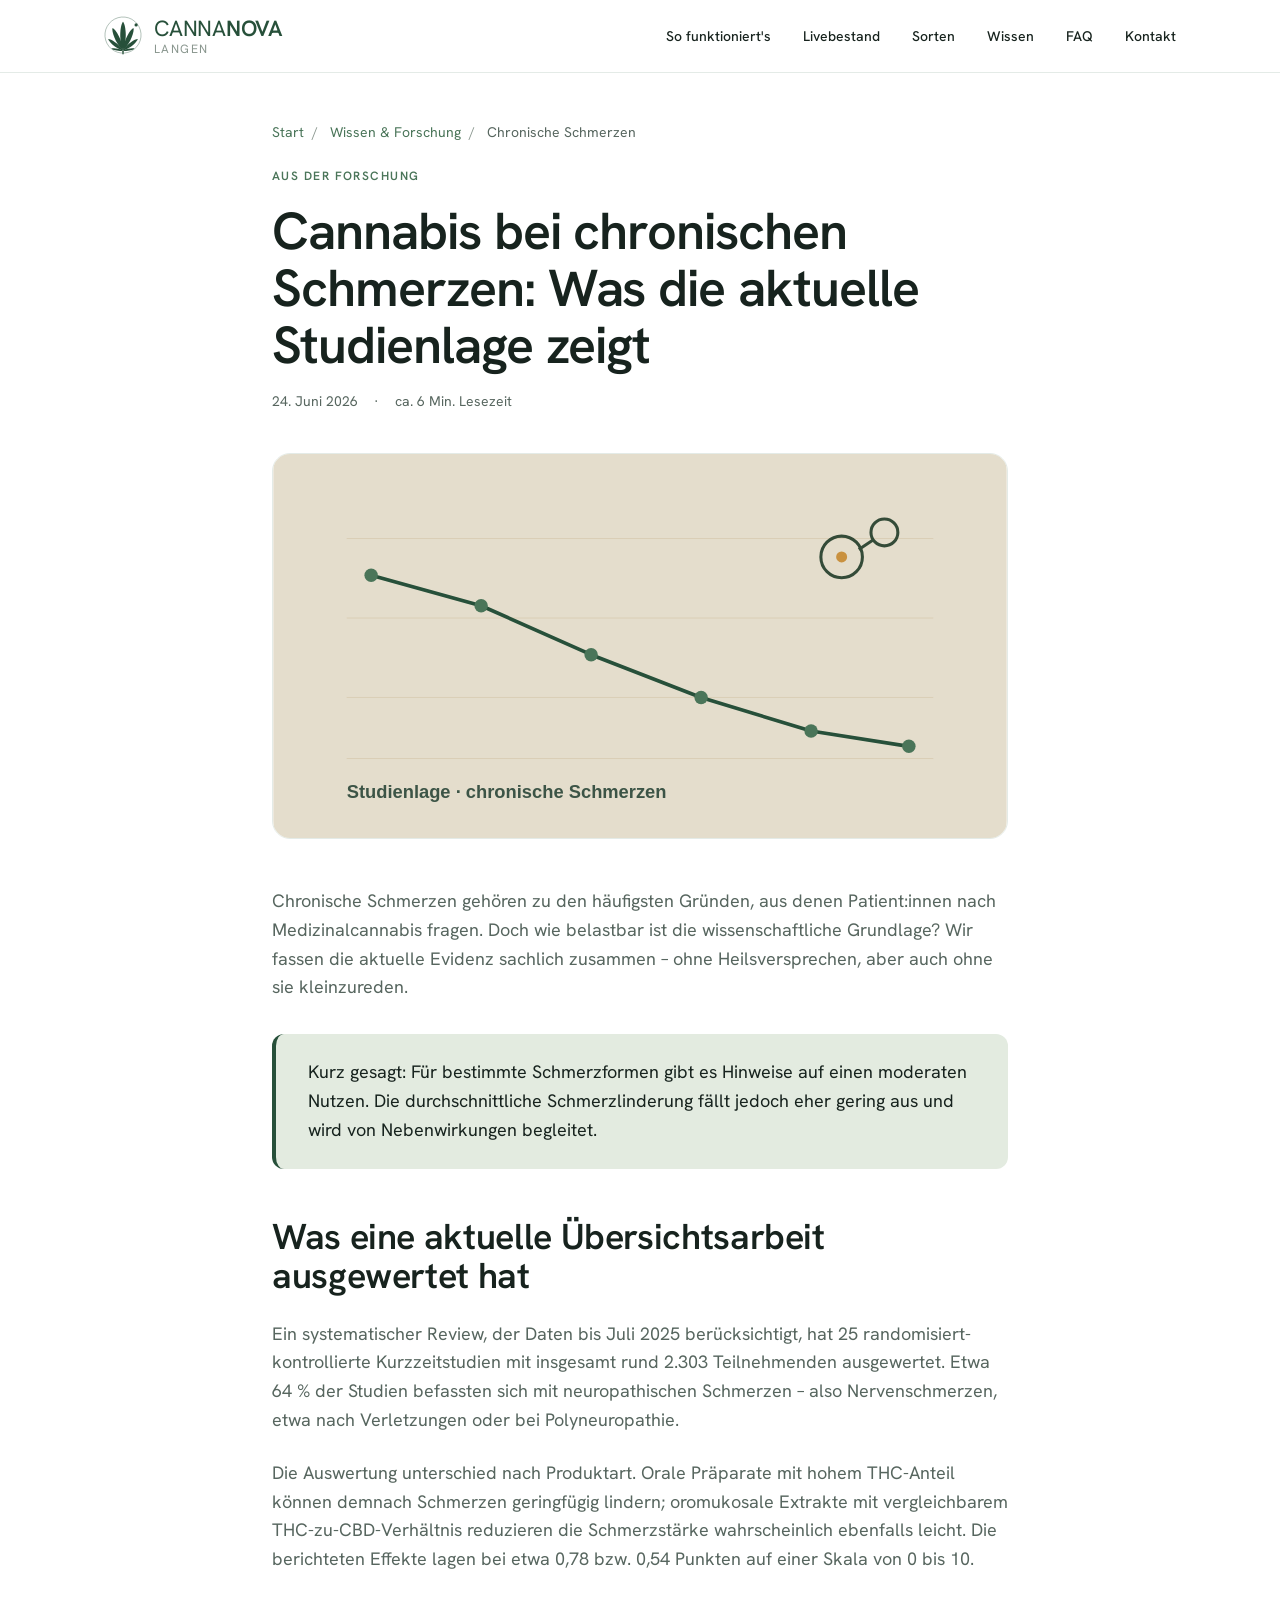
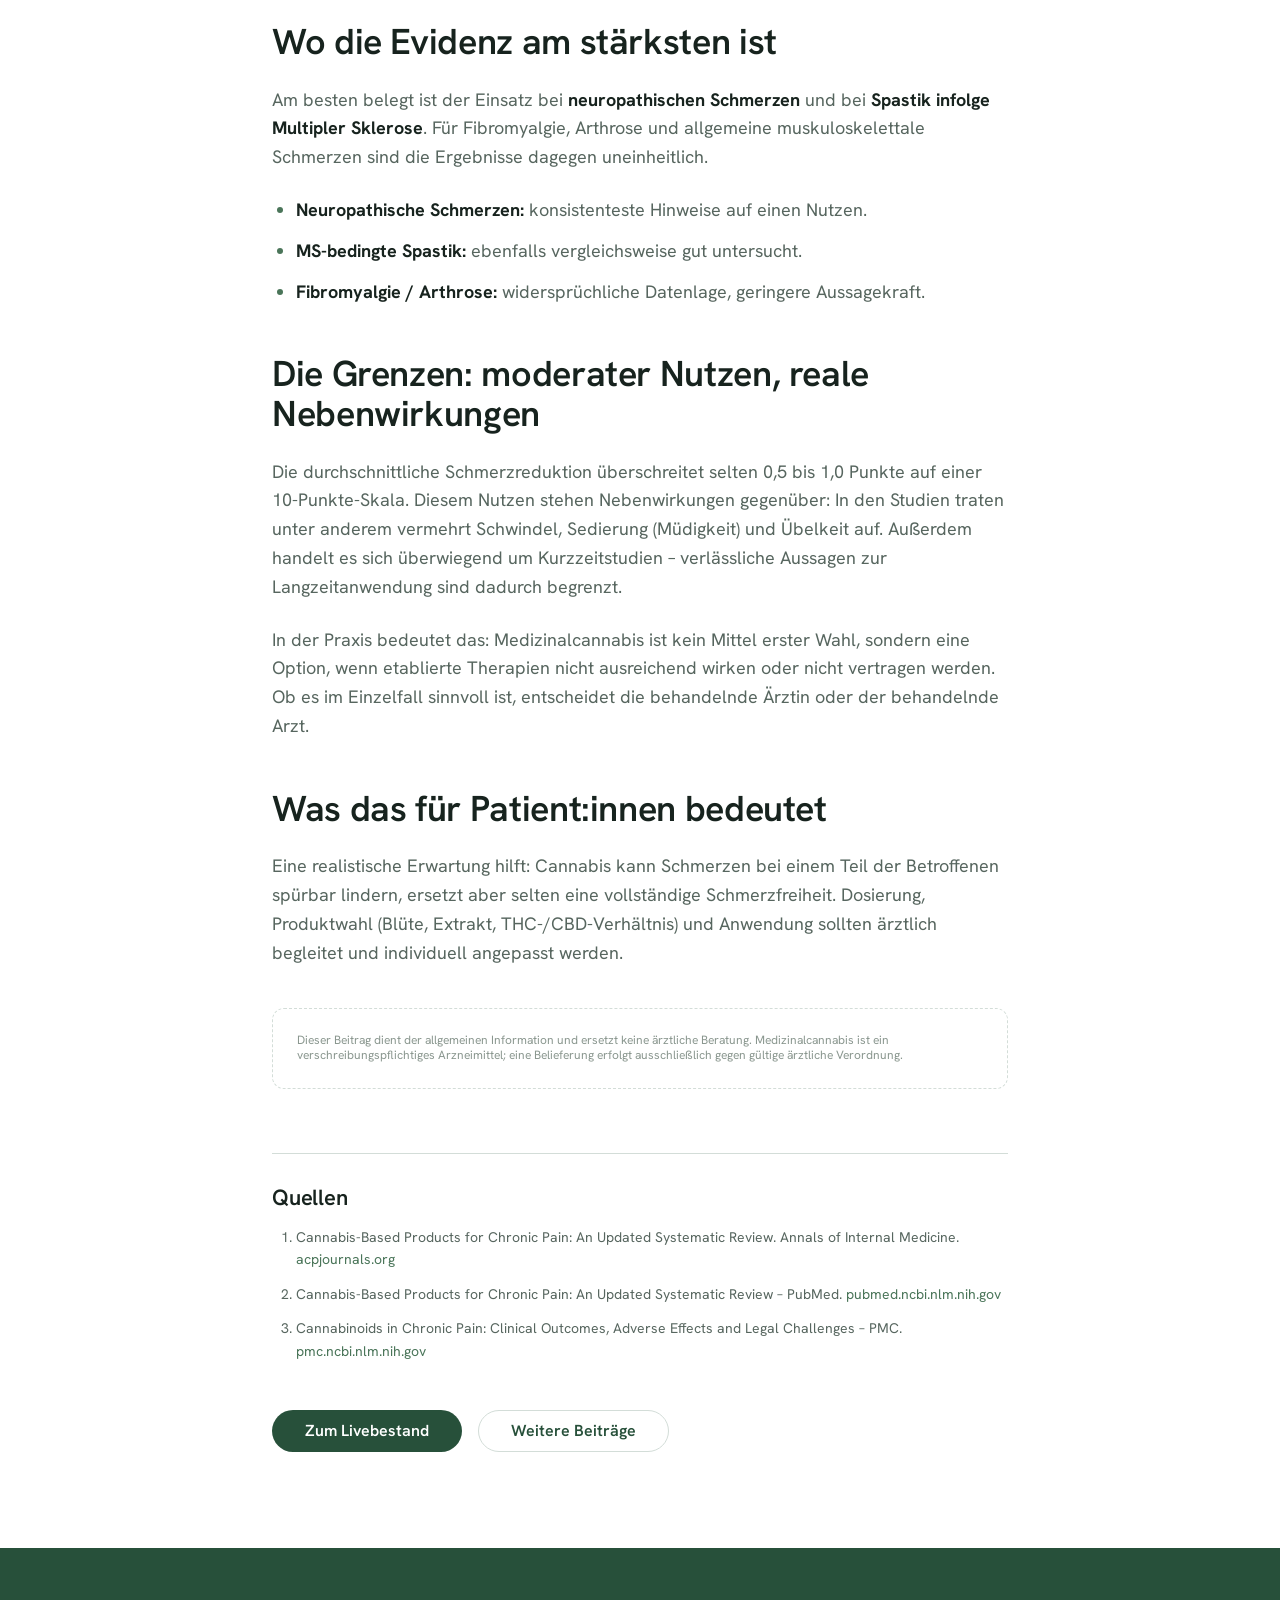
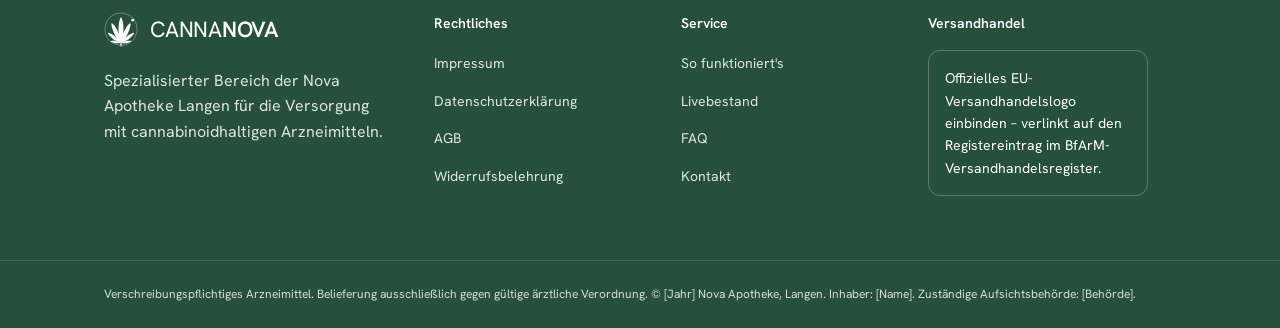
==== commit 043ac44b: "Redesign: clinical-white hybrid (more contrast, imagery) Adopt the Asavita-inspired hybrid direction" ====
--- a/blog/cannabis-chronische-schmerzen-studienlage.html
+++ b/blog/cannabis-chronische-schmerzen-studienlage.html
@@ -24,7 +24,7 @@
 
   <link rel="preconnect" href="https://fonts.googleapis.com">
   <link rel="preconnect" href="https://fonts.gstatic.com" crossorigin>
-  <link href="https://fonts.googleapis.com/css2?family=Fredoka:wght@400;500;600;700&family=Hanken+Grotesk:wght@400;500;600;700&display=swap" rel="stylesheet">
+  <link href="https://fonts.googleapis.com/css2?family=Hanken+Grotesk:wght@400;500;600;700&display=swap" rel="stylesheet">
 
   <link rel="stylesheet" href="../css/tokens.css">
   <link rel="stylesheet" href="../css/components.css">
--- a/css/tokens.css
+++ b/css/tokens.css
@@ -12,17 +12,18 @@
   --color-accent: #4a7559;         /* sage-forest — eyebrows, links          */
 
   /* ---- Color: surfaces & neutrals -------------------------------------- */
-  --color-bg: #f6f1e7;             /* cream page background                  */
-  --color-bg-alt: #ece3d2;         /* sand — alternating section background   */
+  --color-bg: #ffffff;             /* clinical white page background         */
+  --color-bg-alt: #f4f7f5;         /* cool light grey — alternating sections */
   --color-surface: #ffffff;        /* cards, panels                         */
-  --color-border: #e6dac3;         /* sand hairline borders                 */
-  --color-border-strong: #d3c4a6;  /* clay borders / dividers               */
+  --color-border: #e4ebe7;         /* cool hairline borders                 */
+  --color-border-strong: #d3ddd8;  /* stronger borders / dividers           */
+  --color-brand-darker: #14311d;   /* deep pine — dark contrast band        */
 
   /* ---- Color: text ----------------------------------------------------- */
-  --color-text: #13241b;           /* ink — primary body / headings         */
-  --color-text-muted: #3c5446;     /* secondary copy                        */
-  --color-text-subtle: #7e9a84;    /* sage — captions, placeholders         */
-  --color-text-on-brand: #f4eee0;  /* cream text on green surfaces          */
+  --color-text: #17231e;           /* ink — primary body / headings         */
+  --color-text-muted: #57665f;     /* secondary copy                        */
+  --color-text-subtle: #8a978f;    /* captions, placeholders                */
+  --color-text-on-brand: #ffffff;  /* text on green surfaces                */
 
   /* ---- Color: status & strain accents ---------------------------------- */
   --color-success: #4a7559;
@@ -33,7 +34,7 @@
   --color-strain-sativa: #c9913f;  /* amber    */
 
   /* ---- Typography: families -------------------------------------------- */
-  --font-display: "Fredoka", "Trebuchet MS", Avenir, "Segoe UI", sans-serif;
+  --font-display: "Hanken Grotesk", -apple-system, BlinkMacSystemFont, "Segoe UI", Roboto, Helvetica, Arial, sans-serif;
   --font-body: "Hanken Grotesk", -apple-system, BlinkMacSystemFont, "Segoe UI", Roboto, Helvetica, Arial, sans-serif;
 
   /* ---- Typography: scale ----------------------------------------------- */
--- a/css/components.css
+++ b/css/components.css
@@ -95,6 +95,27 @@
 .section--alt { background-color: var(--color-bg-alt); }
 .section--brand { background-color: var(--color-brand); color: var(--color-text-on-brand); }
 
+/* Dark contrast band — a single deep-green section for visual punch. */
+.section--dark { background-color: var(--color-brand-darker); color: var(--color-text-on-brand); }
+.section--dark h2 { color: #ffffff; }
+.section--dark .eyebrow { color: var(--color-strain-sativa); }
+.section--dark .card--step {
+  background: rgba(255, 255, 255, 0.05);
+  border-color: rgba(255, 255, 255, 0.14);
+}
+.section--dark .card--step .card__title { color: #ffffff; }
+.section--dark .card--step .card__text { color: rgba(255, 255, 255, 0.82); }
+.section--dark .icon-disc { background: rgba(255, 255, 255, 0.1); color: #ffffff; }
+.section--dark .step__label { color: var(--color-strain-sativa); }
+
+/* Trust strip — Asavita-style credibility band under the hero. */
+.trust-strip { background-color: var(--color-bg-alt); border-top: var(--border-width) solid var(--color-border); border-bottom: var(--border-width) solid var(--color-border); }
+.trust-strip__grid { display: grid; grid-template-columns: repeat(4, 1fr); gap: var(--space-5); padding-block: var(--space-6); }
+.trust-item { display: flex; gap: var(--space-3); align-items: center; }
+.trust-item .icon-disc { width: 46px; height: 46px; flex: none; }
+.trust-item strong { display: block; color: var(--color-text); font-size: var(--font-size-base); line-height: 1.2; }
+.trust-item span { color: var(--color-text-muted); font-size: var(--font-size-sm); }
+
 .section__head { max-width: 46rem; margin-bottom: var(--space-8); }
 .section__head .eyebrow { margin-bottom: var(--space-3); }
 .section__head h2 { margin-bottom: var(--space-4); }
@@ -156,6 +177,10 @@
 
 .card__title { margin-bottom: var(--space-3); }
 .card__text { color: var(--color-text-muted); font-size: var(--font-size-base); }
+
+/* Interactive cards lift on hover for a livelier, modern feel. */
+.product-card, .post-card { transition: box-shadow var(--duration-base) var(--easing-standard), transform var(--duration-base) var(--easing-standard); }
+.product-card:hover, .post-card:hover { box-shadow: var(--shadow-md); transform: translateY(-3px); }
 
 /* Strain card: colored left accent driven by --accent ------------------- */
 .card--accent { border-left: var(--border-accent-width) solid var(--accent, var(--color-brand)); }
@@ -427,6 +452,14 @@
   padding-block: var(--space-9);
 }
 .site-footer__col .logo-cell { max-width: 100%; }
+.footer-eu-logo {
+  display: inline-block;
+  max-width: 220px;
+  border-radius: var(--radius-md);
+  transition: transform var(--duration-base) var(--easing-standard);
+}
+.footer-eu-logo:hover { transform: translateY(-2px); }
+.footer-eu-logo img { width: 100%; height: auto; border-radius: var(--radius-md); }
 .site-footer__col h4 {
   font-family: var(--font-body);
   font-size: var(--font-size-sm);
@@ -482,11 +515,13 @@
     padding-block: var(--space-7);
   }
   .section__head { margin-bottom: var(--space-6); }
+  .trust-strip__grid { grid-template-columns: 1fr 1fr; gap: var(--space-4); }
 }
 
 @media (max-width: 540px) {
   :root { --container-pad: var(--space-4); }
   .section { padding-block: var(--space-8); }
+  .trust-strip__grid { grid-template-columns: 1fr; }
   .site-footer__grid { grid-template-columns: 1fr; }
   .card { padding: var(--space-5); }
 }
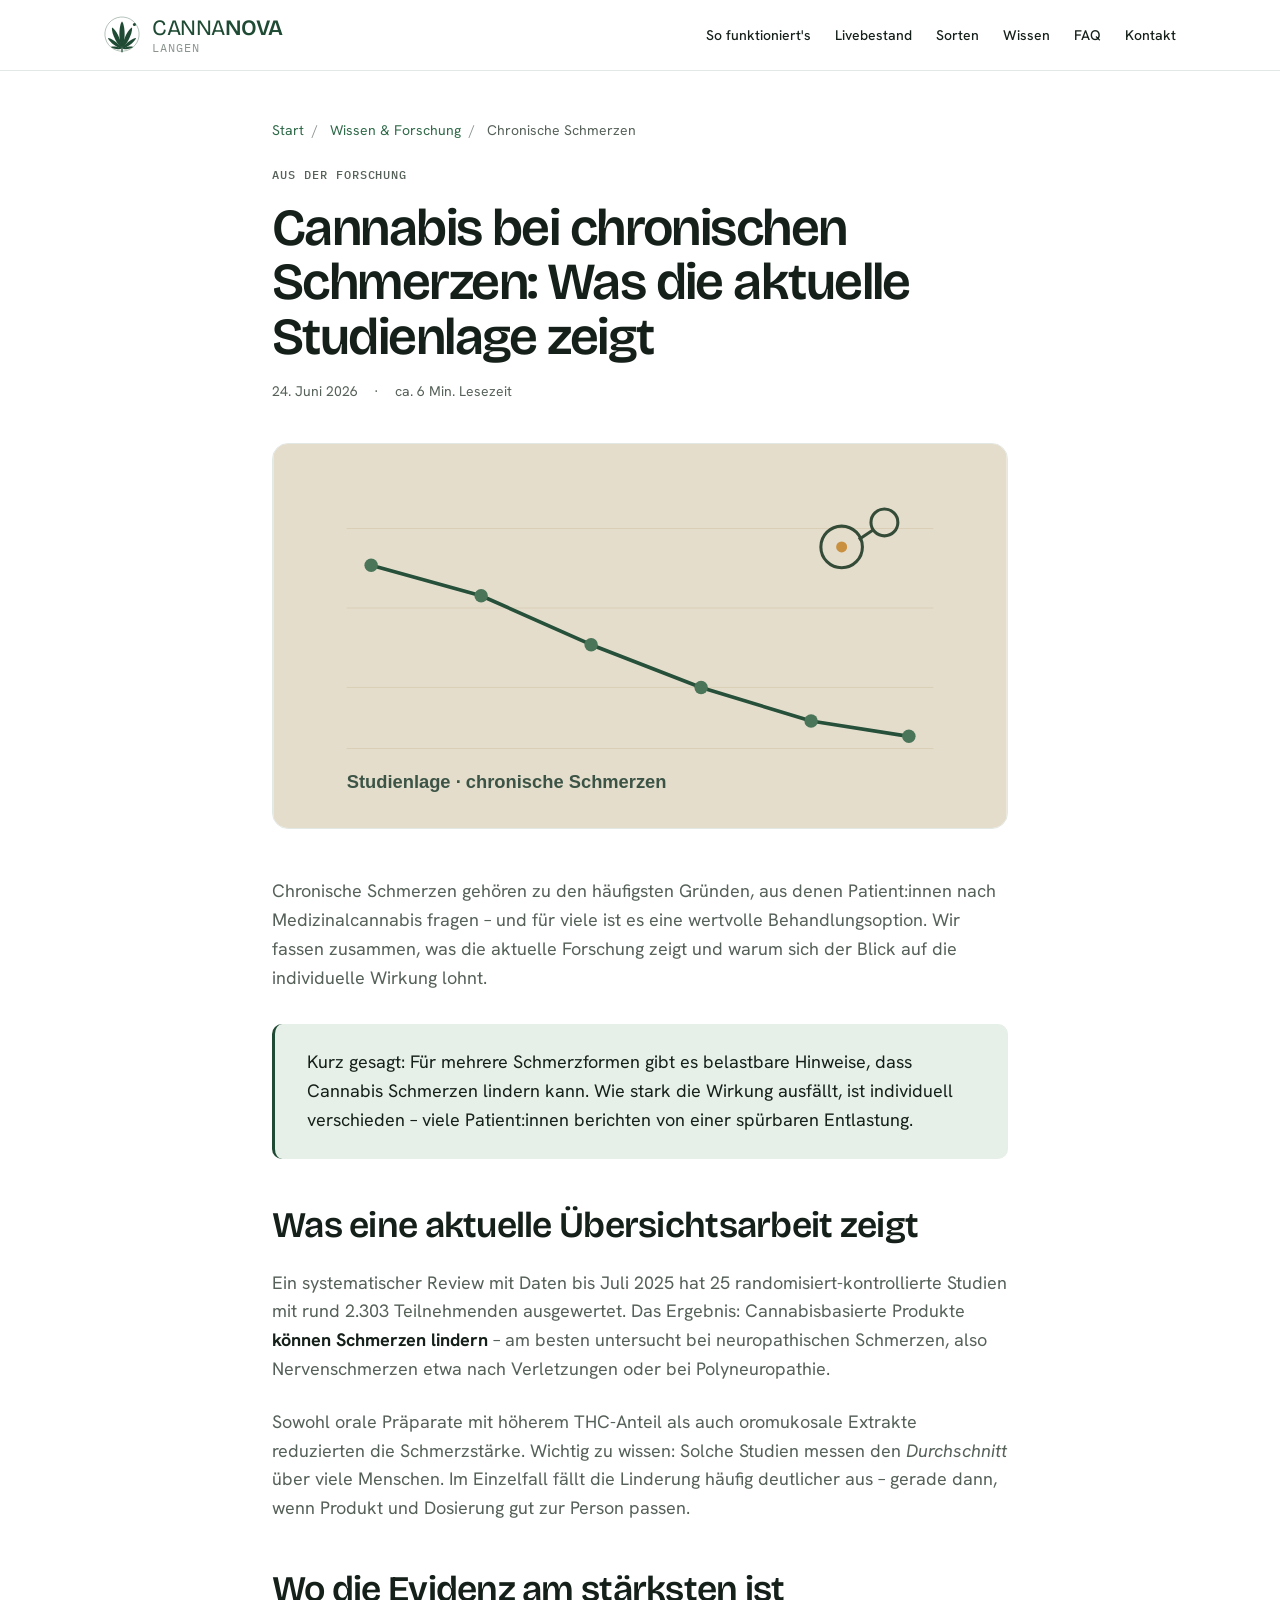
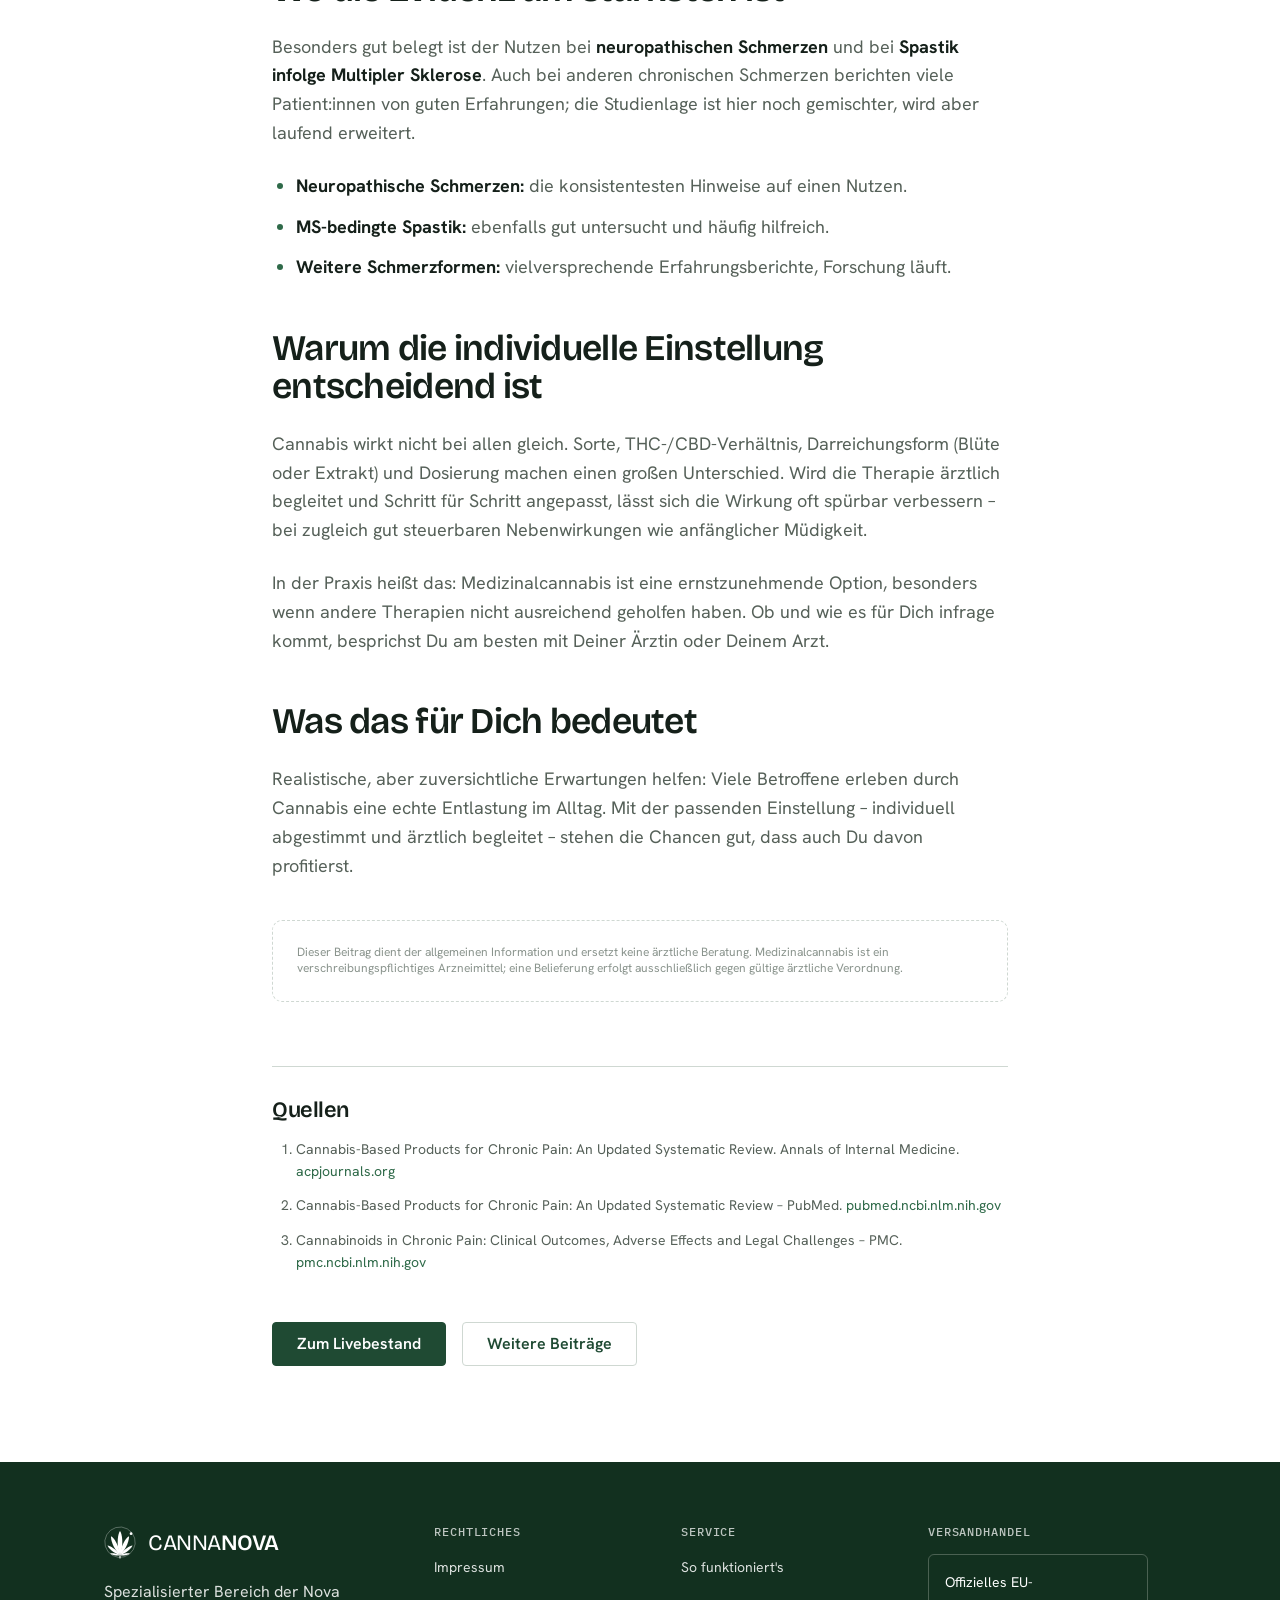
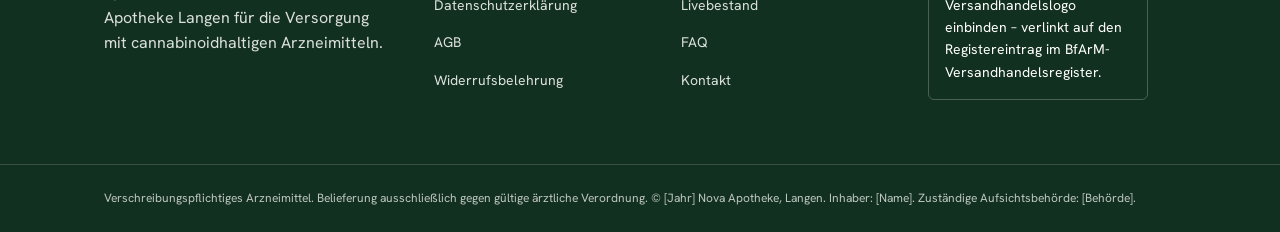
==== commit 2ec4f440: "Design overhaul: a more polished, hand-crafted look Every section used the same skeleton (leaf icon," ====
--- a/blog/cannabis-chronische-schmerzen-studienlage.html
+++ b/blog/cannabis-chronische-schmerzen-studienlage.html
@@ -24,7 +24,7 @@
 
   <link rel="preconnect" href="https://fonts.googleapis.com">
   <link rel="preconnect" href="https://fonts.gstatic.com" crossorigin>
-  <link href="https://fonts.googleapis.com/css2?family=Hanken+Grotesk:wght@400;500;600;700&display=swap" rel="stylesheet">
+  <link href="https://fonts.googleapis.com/css2?family=Bricolage+Grotesque:opsz,wght@12..96,500;12..96,600;12..96,700&family=Hanken+Grotesk:wght@400;500;600;700&family=IBM+Plex+Mono:wght@400;500&display=swap" rel="stylesheet">
 
   <link rel="stylesheet" href="../css/tokens.css">
   <link rel="stylesheet" href="../css/components.css">
@@ -108,32 +108,32 @@
           </div>
 
           <figure class="article__cover">
-            <img src="../assets/blog/schmerzforschung.svg" alt="Stilisierte Studienkurve, die eine moderate Schmerzreduktion über mehrere Messpunkte zeigt" width="1200" height="630">
+            <img src="../assets/blog/schmerzforschung.svg" alt="Stilisierte Studienkurve zur Schmerzlinderung durch Medizinalcannabis" width="1200" height="630">
           </figure>
 
           <div class="prose">
-            <p>Chronische Schmerzen gehören zu den häufigsten Gründen, aus denen Patient:innen nach Medizinalcannabis fragen. Doch wie belastbar ist die wissenschaftliche Grundlage? Wir fassen die aktuelle Evidenz sachlich zusammen – ohne Heilsversprechen, aber auch ohne sie kleinzureden.</p>
-
-            <blockquote>Kurz gesagt: Für bestimmte Schmerzformen gibt es Hinweise auf einen moderaten Nutzen. Die durchschnittliche Schmerzlinderung fällt jedoch eher gering aus und wird von Nebenwirkungen begleitet.</blockquote>
-
-            <h2>Was eine aktuelle Übersichtsarbeit ausgewertet hat</h2>
-            <p>Ein systematischer Review, der Daten bis Juli 2025 berücksichtigt, hat 25 randomisiert-kontrollierte Kurzzeitstudien mit insgesamt rund 2.303 Teilnehmenden ausgewertet. Etwa 64 % der Studien befassten sich mit neuropathischen Schmerzen – also Nervenschmerzen, etwa nach Verletzungen oder bei Polyneuropathie.</p>
-            <p>Die Auswertung unterschied nach Produktart. Orale Präparate mit hohem THC-Anteil können demnach Schmerzen geringfügig lindern; oromukosale Extrakte mit vergleichbarem THC-zu-CBD-Verhältnis reduzieren die Schmerzstärke wahrscheinlich ebenfalls leicht. Die berichteten Effekte lagen bei etwa 0,78 bzw. 0,54 Punkten auf einer Skala von 0 bis 10.</p>
+            <p>Chronische Schmerzen gehören zu den häufigsten Gründen, aus denen Patient:innen nach Medizinalcannabis fragen – und für viele ist es eine wertvolle Behandlungsoption. Wir fassen zusammen, was die aktuelle Forschung zeigt und warum sich der Blick auf die individuelle Wirkung lohnt.</p>
+
+            <blockquote>Kurz gesagt: Für mehrere Schmerzformen gibt es belastbare Hinweise, dass Cannabis Schmerzen lindern kann. Wie stark die Wirkung ausfällt, ist individuell verschieden – viele Patient:innen berichten von einer spürbaren Entlastung.</blockquote>
+
+            <h2>Was eine aktuelle Übersichtsarbeit zeigt</h2>
+            <p>Ein systematischer Review mit Daten bis Juli 2025 hat 25 randomisiert-kontrollierte Studien mit rund 2.303 Teilnehmenden ausgewertet. Das Ergebnis: Cannabisbasierte Produkte <strong>können Schmerzen lindern</strong> – am besten untersucht bei neuropathischen Schmerzen, also Nervenschmerzen etwa nach Verletzungen oder bei Polyneuropathie.</p>
+            <p>Sowohl orale Präparate mit höherem THC-Anteil als auch oromukosale Extrakte reduzierten die Schmerzstärke. Wichtig zu wissen: Solche Studien messen den <em>Durchschnitt</em> über viele Menschen. Im Einzelfall fällt die Linderung häufig deutlicher aus – gerade dann, wenn Produkt und Dosierung gut zur Person passen.</p>
 
             <h2>Wo die Evidenz am stärksten ist</h2>
-            <p>Am besten belegt ist der Einsatz bei <strong>neuropathischen Schmerzen</strong> und bei <strong>Spastik infolge Multipler Sklerose</strong>. Für Fibromyalgie, Arthrose und allgemeine muskuloskelettale Schmerzen sind die Ergebnisse dagegen uneinheitlich.</p>
+            <p>Besonders gut belegt ist der Nutzen bei <strong>neuropathischen Schmerzen</strong> und bei <strong>Spastik infolge Multipler Sklerose</strong>. Auch bei anderen chronischen Schmerzen berichten viele Patient:innen von guten Erfahrungen; die Studienlage ist hier noch gemischter, wird aber laufend erweitert.</p>
             <ul>
-              <li><strong>Neuropathische Schmerzen:</strong> konsistenteste Hinweise auf einen Nutzen.</li>
-              <li><strong>MS-bedingte Spastik:</strong> ebenfalls vergleichsweise gut untersucht.</li>
-              <li><strong>Fibromyalgie / Arthrose:</strong> widersprüchliche Datenlage, geringere Aussagekraft.</li>
+              <li><strong>Neuropathische Schmerzen:</strong> die konsistentesten Hinweise auf einen Nutzen.</li>
+              <li><strong>MS-bedingte Spastik:</strong> ebenfalls gut untersucht und häufig hilfreich.</li>
+              <li><strong>Weitere Schmerzformen:</strong> vielversprechende Erfahrungsberichte, Forschung läuft.</li>
             </ul>
 
-            <h2>Die Grenzen: moderater Nutzen, reale Nebenwirkungen</h2>
-            <p>Die durchschnittliche Schmerzreduktion überschreitet selten 0,5 bis 1,0 Punkte auf einer 10-Punkte-Skala. Diesem Nutzen stehen Nebenwirkungen gegenüber: In den Studien traten unter anderem vermehrt Schwindel, Sedierung (Müdigkeit) und Übelkeit auf. Außerdem handelt es sich überwiegend um Kurzzeitstudien – verlässliche Aussagen zur Langzeitanwendung sind dadurch begrenzt.</p>
-            <p>In der Praxis bedeutet das: Medizinalcannabis ist kein Mittel erster Wahl, sondern eine Option, wenn etablierte Therapien nicht ausreichend wirken oder nicht vertragen werden. Ob es im Einzelfall sinnvoll ist, entscheidet die behandelnde Ärztin oder der behandelnde Arzt.</p>
-
-            <h2>Was das für Patient:innen bedeutet</h2>
-            <p>Eine realistische Erwartung hilft: Cannabis kann Schmerzen bei einem Teil der Betroffenen spürbar lindern, ersetzt aber selten eine vollständige Schmerzfreiheit. Dosierung, Produktwahl (Blüte, Extrakt, THC-/CBD-Verhältnis) und Anwendung sollten ärztlich begleitet und individuell angepasst werden.</p>
+            <h2>Warum die individuelle Einstellung entscheidend ist</h2>
+            <p>Cannabis wirkt nicht bei allen gleich. Sorte, THC-/CBD-Verhältnis, Darreichungsform (Blüte oder Extrakt) und Dosierung machen einen großen Unterschied. Wird die Therapie ärztlich begleitet und Schritt für Schritt angepasst, lässt sich die Wirkung oft spürbar verbessern – bei zugleich gut steuerbaren Nebenwirkungen wie anfänglicher Müdigkeit.</p>
+            <p>In der Praxis heißt das: Medizinalcannabis ist eine ernstzunehmende Option, besonders wenn andere Therapien nicht ausreichend geholfen haben. Ob und wie es für Dich infrage kommt, besprichst Du am besten mit Deiner Ärztin oder Deinem Arzt.</p>
+
+            <h2>Was das für Dich bedeutet</h2>
+            <p>Realistische, aber zuversichtliche Erwartungen helfen: Viele Betroffene erleben durch Cannabis eine echte Entlastung im Alltag. Mit der passenden Einstellung – individuell abgestimmt und ärztlich begleitet – stehen die Chancen gut, dass auch Du davon profitierst.</p>
           </div>
 
           <div class="article__disclaimer">
--- a/css/tokens.css
+++ b/css/tokens.css
@@ -2,44 +2,56 @@
    CannaNova — Design Tokens (single source of truth)
    Never hardcode a color, size, spacing, radius, or shadow elsewhere.
    If a value isn't here, add it here first, then reference it via var(--*).
+
+   Direction: "the pharmacy label" — clinical white, deep pharmacy green,
+   hairline rules, and a monospaced data face so numbers (THC, CBD, prices)
+   align like a certificate of analysis. One amber signal color, used only
+   for what is live or priced.
    ========================================================================== */
 
 :root {
-  /* ---- Color: brand & accent ------------------------------------------- */
-  --color-brand: #27503a;          /* forest green — logo, headings, primary */
-  --color-brand-strong: #16321f;   /* deep pine — hover / emphasis           */
-  --color-brand-soft: #e3ebe0;     /* pale sage tint — icon discs, panels    */
-  --color-accent: #4a7559;         /* sage-forest — eyebrows, links          */
+  /* ---- Color: brand ---------------------------------------------------- */
+  --color-brand: #1f4a33;          /* pharmacy green — logo, headings, primary */
+  --color-brand-strong: #12301f;   /* deep pine — hover / emphasis             */
+  --color-brand-soft: #e6efe8;     /* pale sage tint — subtle panels           */
+  --color-brand-darker: #12301f;   /* deep pine — the single dark band         */
+  --color-accent: #2f6a49;         /* readable green — links                   */
+
+  /* The one signal color: live indicator, price, step index. Nowhere else. */
+  --color-signal: #b8892e;
+  --color-signal-soft: #f6efdf;
 
   /* ---- Color: surfaces & neutrals -------------------------------------- */
-  --color-bg: #ffffff;             /* clinical white page background         */
-  --color-bg-alt: #f4f7f5;         /* cool light grey — alternating sections */
-  --color-surface: #ffffff;        /* cards, panels                         */
-  --color-border: #e4ebe7;         /* cool hairline borders                 */
-  --color-border-strong: #d3ddd8;  /* stronger borders / dividers           */
-  --color-brand-darker: #14311d;   /* deep pine — dark contrast band        */
+  --color-bg: #ffffff;             /* clinical white page background           */
+  --color-bg-alt: #f3f5f2;         /* green-tinted off-white — alternate bands */
+  --color-surface: #ffffff;        /* cards, panels                            */
+  --color-border: #e2e8e4;         /* hairline rules                           */
+  --color-border-strong: #cfd8d2;  /* stronger rules / dividers                */
 
   /* ---- Color: text ----------------------------------------------------- */
-  --color-text: #17231e;           /* ink — primary body / headings         */
-  --color-text-muted: #57665f;     /* secondary copy                        */
-  --color-text-subtle: #8a978f;    /* captions, placeholders                */
-  --color-text-on-brand: #ffffff;  /* text on green surfaces                */
+  --color-text: #15201a;           /* ink                                      */
+  --color-text-muted: #566159;     /* secondary copy                           */
+  --color-text-subtle: #8a948d;    /* captions, placeholders                   */
+  --color-text-on-brand: #ffffff;  /* text on green surfaces                   */
+  --color-text-on-dark-muted: rgba(255, 255, 255, 0.72);
+  --color-rule-on-dark: rgba(255, 255, 255, 0.16);
 
   /* ---- Color: status & strain accents ---------------------------------- */
-  --color-success: #4a7559;
-  --color-warning: #c9913f;
+  --color-success: #2f6a49;
+  --color-warning: #b8892e;
   --color-error: #b4412f;
-  --color-strain-indica: #6b4d9c;  /* purple   */
-  --color-strain-hybrid: #27503a;  /* green    */
-  --color-strain-sativa: #c9913f;  /* amber    */
+  --color-strain-indica: #6b4d9c;  /* purple */
+  --color-strain-hybrid: #1f4a33;  /* green  */
+  --color-strain-sativa: #b8892e;  /* amber  */
 
   /* ---- Typography: families -------------------------------------------- */
-  --font-display: "Hanken Grotesk", -apple-system, BlinkMacSystemFont, "Segoe UI", Roboto, Helvetica, Arial, sans-serif;
+  --font-display: "Bricolage Grotesque", "Hanken Grotesk", -apple-system, BlinkMacSystemFont, "Segoe UI", Roboto, Helvetica, Arial, sans-serif;
   --font-body: "Hanken Grotesk", -apple-system, BlinkMacSystemFont, "Segoe UI", Roboto, Helvetica, Arial, sans-serif;
+  --font-mono: "IBM Plex Mono", ui-monospace, SFMono-Regular, Menlo, Consolas, monospace;
 
   /* ---- Typography: scale ----------------------------------------------- */
-  --font-size-xs: 0.75rem;    /* 12 — eyebrows, fine print     */
-  --font-size-sm: 0.875rem;   /* 14 — captions, meta           */
+  --font-size-xs: 0.75rem;    /* 12 — labels, fine print       */
+  --font-size-sm: 0.875rem;   /* 14 — captions, meta, data     */
   --font-size-base: 1rem;     /* 16 — body                     */
   --font-size-md: 1.125rem;   /* 18 — lead paragraphs          */
   --font-size-lg: 1.375rem;   /* 22 — card titles              */
@@ -47,15 +59,17 @@
   --font-size-2xl: 2.25rem;   /* 36 — section headings (h2)    */
   --font-size-3xl: 3.25rem;   /* 52 — hero (h1)                */
 
-  /* ---- Typography: weights & line-heights ------------------------------ */
+  /* ---- Typography: weights, line-heights, tracking --------------------- */
   --font-weight-regular: 400;
   --font-weight-medium: 500;
   --font-weight-semibold: 600;
   --font-weight-bold: 700;
-  --line-height-tight: 1.1;
+  --line-height-tight: 1.05;
   --line-height-snug: 1.3;
   --line-height-normal: 1.6;
-  --letter-spacing-eyebrow: 0.12em;
+  --letter-spacing-eyebrow: 0.08em;
+  --letter-spacing-tight: -0.02em;
+  --letter-spacing-display: -0.03em;
 
   /* ---- Spacing scale --------------------------------------------------- */
   --space-1: 0.25rem;   /*  4 */
@@ -72,29 +86,31 @@
   --space-12: 8rem;     /* 128 */
 
   /* ---- Radius ---------------------------------------------------------- */
+  --radius-xs: 4px;
   --radius-sm: 6px;
-  --radius-md: 12px;
-  --radius-lg: 18px;
+  --radius-md: 10px;
+  --radius-lg: 16px;
   --radius-pill: 999px;
 
-  /* ---- Shadows --------------------------------------------------------- */
-  --shadow-sm: 0 1px 2px rgba(31, 42, 35, 0.04);
-  --shadow-md: 0 4px 16px rgba(31, 42, 35, 0.06);
-  --shadow-lg: 0 12px 32px rgba(31, 42, 35, 0.08);
+  /* ---- Shadows (hover-only; resting surfaces use hairlines) ------------ */
+  --shadow-sm: 0 1px 2px rgba(21, 32, 26, 0.05);
+  --shadow-md: 0 6px 20px rgba(21, 32, 26, 0.08);
+  --shadow-lg: 0 14px 36px rgba(21, 32, 26, 0.10);
 
   /* ---- Borders --------------------------------------------------------- */
   --border-width: 1px;
-  --border-accent-width: 4px;      /* strain-card left accent */
+  --border-accent-width: 3px;      /* strain-card left accent */
 
   /* ---- Layout ---------------------------------------------------------- */
   --container-max: 1120px;
   --container-pad: var(--space-5);
 
   /* ---- Breakpoints (reference; used in media queries) ------------------ */
-  /* --bp-sm: 640px;  --bp-md: 768px;  --bp-lg: 1024px; */
+  /* --bp-sm: 540px;  --bp-md: 860px; */
 
   /* ---- Motion ---------------------------------------------------------- */
   --duration-fast: 120ms;
   --duration-base: 200ms;
+  --duration-slow: 400ms;
   --easing-standard: cubic-bezier(0.4, 0, 0.2, 1);
 }
--- a/css/components.css
+++ b/css/components.css
@@ -39,37 +39,47 @@
 a:hover { text-decoration: underline; }
 
 :focus-visible {
-  outline: 2px solid var(--color-brand);
-  outline-offset: 2px;
-  border-radius: var(--radius-sm);
+  outline: 2px solid var(--color-signal);
+  outline-offset: 3px;
+  border-radius: var(--radius-xs);
 }
 
 /* ---- Typography -------------------------------------------------------- */
-h1, h2, h3 {
+h1, h2, h3, h4 {
   font-family: var(--font-display);
   font-weight: var(--font-weight-semibold);
   line-height: var(--line-height-tight);
   color: var(--color-text);
   margin: 0;
+  letter-spacing: var(--letter-spacing-tight);
 }
 
 /* Fluid headings: scale down on small screens so long German words never
    overflow, up to the design type-scale size on larger viewports. */
-h1 { font-size: clamp(2rem, 7vw, var(--font-size-3xl)); letter-spacing: -0.02em; }
-h2 { font-size: clamp(1.6rem, 5vw, var(--font-size-2xl)); letter-spacing: -0.01em; }
-h3 { font-size: var(--font-size-lg); }
+h1 { font-size: clamp(2rem, 7vw, var(--font-size-3xl)); letter-spacing: var(--letter-spacing-display); }
+h2 { font-size: clamp(1.7rem, 4.6vw, var(--font-size-2xl)); }
+h3 { font-size: var(--font-size-lg); line-height: var(--line-height-snug); }
 
 p { margin: 0; }
 
-.eyebrow {
-  font-family: var(--font-body);
-  font-size: var(--font-size-xs);
-  font-weight: var(--font-weight-semibold);
+/* Data face: numbers, labels and anything that should read like a spec sheet. */
+.mono {
+  font-family: var(--font-mono);
+  font-variant-numeric: tabular-nums;
+}
+
+/* Specimen label — small, tracked, monospaced. Quiet by default. */
+.eyebrow,
+.step__label {
+  font-family: var(--font-mono);
+  font-size: var(--font-size-xs);
+  font-weight: var(--font-weight-medium);
   letter-spacing: var(--letter-spacing-eyebrow);
   text-transform: uppercase;
-  color: var(--color-accent);
+  color: var(--color-text-muted);
   margin: 0;
 }
+.step__label { margin-bottom: var(--space-2); }
 
 .lead {
   font-size: var(--font-size-md);
@@ -92,42 +102,85 @@
 }
 
 .section { padding-block: var(--space-11); }
+/* Sections are separated by a hairline rule, like entries on a form. */
+.section + .section { border-top: var(--border-width) solid var(--color-border); }
 .section--alt { background-color: var(--color-bg-alt); }
 .section--brand { background-color: var(--color-brand); color: var(--color-text-on-brand); }
 
-/* Dark contrast band — a single deep-green section for visual punch. */
-.section--dark { background-color: var(--color-brand-darker); color: var(--color-text-on-brand); }
-.section--dark h2 { color: #ffffff; }
-.section--dark .eyebrow { color: var(--color-strain-sativa); }
-.section--dark .card--step {
-  background: rgba(255, 255, 255, 0.05);
-  border-color: rgba(255, 255, 255, 0.14);
-}
-.section--dark .card--step .card__title { color: #ffffff; }
-.section--dark .card--step .card__text { color: rgba(255, 255, 255, 0.82); }
-.section--dark .icon-disc { background: rgba(255, 255, 255, 0.1); color: #ffffff; }
-.section--dark .step__label { color: var(--color-strain-sativa); }
-
-/* Trust strip — Asavita-style credibility band under the hero. */
-.trust-strip { background-color: var(--color-bg-alt); border-top: var(--border-width) solid var(--color-border); border-bottom: var(--border-width) solid var(--color-border); }
-.trust-strip__grid { display: grid; grid-template-columns: repeat(4, 1fr); gap: var(--space-5); padding-block: var(--space-6); }
-.trust-item { display: flex; gap: var(--space-3); align-items: center; }
-.trust-item .icon-disc { width: 46px; height: 46px; flex: none; }
-.trust-item strong { display: block; color: var(--color-text); font-size: var(--font-size-base); line-height: 1.2; }
-.trust-item span { color: var(--color-text-muted); font-size: var(--font-size-sm); }
+/* The single dark band. */
+.section--dark {
+  background-color: var(--color-brand-darker);
+  color: var(--color-text-on-brand);
+  border-top: 0;
+}
+.section--dark + .section { border-top: 0; }
+.section--dark h2 { color: var(--color-text-on-brand); }
+.section--dark .eyebrow { color: var(--color-text-on-dark-muted); }
+.section--dark .lead { color: var(--color-text-on-dark-muted); }
 
 .section__head { max-width: 46rem; margin-bottom: var(--space-8); }
 .section__head .eyebrow { margin-bottom: var(--space-3); }
 .section__head h2 { margin-bottom: var(--space-4); }
 
+/* ---- Live indicator (the one motion moment) ---------------------------- */
+.live-dot {
+  display: inline-block;
+  width: 8px;
+  height: 8px;
+  border-radius: var(--radius-pill);
+  background-color: var(--color-signal);
+  vertical-align: middle;
+  margin-right: var(--space-1);
+  animation: live-pulse 2.2s var(--easing-standard) infinite;
+}
+@keyframes live-pulse {
+  0%   { box-shadow: 0 0 0 0 rgba(184, 137, 46, 0.45); }
+  70%  { box-shadow: 0 0 0 8px rgba(184, 137, 46, 0); }
+  100% { box-shadow: 0 0 0 0 rgba(184, 137, 46, 0); }
+}
+
+/* ---- Ledger: a row of plain facts separated by rules ------------------- */
+.ledger {
+  border-top: var(--border-width) solid var(--color-border);
+  border-bottom: var(--border-width) solid var(--color-border);
+  background-color: var(--color-bg);
+}
+.ledger__row {
+  display: grid;
+  grid-template-columns: repeat(4, minmax(0, 1fr));
+}
+.ledger__item {
+  display: grid;
+  gap: var(--space-1);
+  padding: var(--space-5);
+  padding-left: 0;
+  border-left: var(--border-width) solid var(--color-border);
+}
+.ledger__item + .ledger__item { padding-left: var(--space-5); }
+.ledger__item:first-child { border-left: 0; }
+.ledger__key {
+  font-family: var(--font-mono);
+  font-size: var(--font-size-xs);
+  letter-spacing: var(--letter-spacing-eyebrow);
+  text-transform: uppercase;
+  color: var(--color-text-subtle);
+}
+.ledger__item strong {
+  font-weight: var(--font-weight-semibold);
+  color: var(--color-text);
+  font-size: var(--font-size-base);
+  line-height: var(--line-height-snug);
+}
+
 /* ---- Buttons ----------------------------------------------------------- */
 .btn {
   display: inline-flex;
   align-items: center;
   justify-content: center;
   gap: var(--space-2);
-  padding: var(--space-3) var(--space-6);
-  border-radius: var(--radius-pill);
+  min-height: 44px;
+  padding: var(--space-3) var(--space-5);
+  border-radius: var(--radius-xs);
   font-family: var(--font-body);
   font-size: var(--font-size-base);
   font-weight: var(--font-weight-semibold);
@@ -144,15 +197,16 @@
 .btn--primary {
   background-color: var(--color-brand);
   color: var(--color-text-on-brand);
-}
-.btn--primary:hover { background-color: var(--color-brand-strong); }
+  border-color: var(--color-brand);
+}
+.btn--primary:hover { background-color: var(--color-brand-strong); border-color: var(--color-brand-strong); }
 
 .btn--secondary {
   background-color: transparent;
   color: var(--color-brand);
   border-color: var(--color-border-strong);
 }
-.btn--secondary:hover { border-color: var(--color-brand); }
+.btn--secondary:hover { border-color: var(--color-brand); background-color: var(--color-brand-soft); }
 
 /* ---- Inline arrow link ------------------------------------------------- */
 .link-arrow {
@@ -166,34 +220,39 @@
 .link-arrow:hover { text-decoration: none; }
 .link-arrow:hover::after { transform: translateX(3px); }
 
-/* ---- Card -------------------------------------------------------------- */
+/* ---- Card: hairline, no resting shadow --------------------------------- */
 .card {
   background-color: var(--color-surface);
   border: var(--border-width) solid var(--color-border);
-  border-radius: var(--radius-md);
+  border-radius: var(--radius-sm);
   padding: var(--space-6);
-  box-shadow: var(--shadow-sm);
-}
-
+}
 .card__title { margin-bottom: var(--space-3); }
 .card__text { color: var(--color-text-muted); font-size: var(--font-size-base); }
 
-/* Interactive cards lift on hover for a livelier, modern feel. */
-.product-card, .post-card { transition: box-shadow var(--duration-base) var(--easing-standard), transform var(--duration-base) var(--easing-standard); }
-.product-card:hover, .post-card:hover { box-shadow: var(--shadow-md); transform: translateY(-3px); }
-
-/* Strain card: colored left accent driven by --accent ------------------- */
+/* Interactive cards earn a shadow only on hover. */
+.product-card, .post-card {
+  transition: box-shadow var(--duration-base) var(--easing-standard),
+              border-color var(--duration-base) var(--easing-standard);
+}
+.product-card:hover, .post-card:hover {
+  box-shadow: var(--shadow-md);
+  border-color: var(--color-border-strong);
+}
+
+/* Strain card: colored left rule driven by --accent ---------------------- */
 .card--accent { border-left: var(--border-accent-width) solid var(--accent, var(--color-brand)); }
 
 /* Product card: live-inventory item from the shop API ------------------- */
 .product-card { display: flex; flex-direction: column; padding: 0; overflow: hidden; }
 .product-card__media {
   aspect-ratio: 4 / 3;
-  background-color: var(--color-brand-soft);
+  background-color: var(--color-bg-alt);
   display: flex;
   align-items: center;
   justify-content: center;
   overflow: hidden;
+  border-bottom: var(--border-width) solid var(--color-border);
 }
 .product-card__media img { width: 100%; height: 100%; object-fit: cover; }
 .product-card__body { display: flex; flex-direction: column; gap: var(--space-2); padding: var(--space-5); flex: 1; }
@@ -201,11 +260,11 @@
   display: flex;
   align-items: center;
   gap: var(--space-2);
-  font-size: var(--font-size-xs);
-  font-weight: var(--font-weight-semibold);
+  font-family: var(--font-mono);
+  font-size: var(--font-size-xs);
   letter-spacing: var(--letter-spacing-eyebrow);
   text-transform: uppercase;
-  color: var(--color-accent);
+  color: var(--color-text-muted);
 }
 .product-card__genetic { display: inline-flex; align-items: center; gap: var(--space-2); }
 .product-card__genetic::before {
@@ -216,8 +275,15 @@
 }
 .product-card__name { font-size: var(--font-size-md); margin: 0; }
 .product-card__manufacturer { color: var(--color-text-muted); font-size: var(--font-size-sm); }
-.product-card__stats { display: flex; gap: var(--space-4); font-size: var(--font-size-sm); color: var(--color-text-muted); }
-.product-card__stats span { font-weight: var(--font-weight-semibold); color: var(--color-text); }
+.product-card__stats {
+  display: flex;
+  gap: var(--space-4);
+  font-family: var(--font-mono);
+  font-variant-numeric: tabular-nums;
+  font-size: var(--font-size-sm);
+  color: var(--color-text-muted);
+}
+.product-card__stats span { font-weight: var(--font-weight-medium); color: var(--color-text); }
 .product-card__foot {
   display: flex;
   align-items: baseline;
@@ -225,9 +291,16 @@
   gap: var(--space-3);
   margin-top: auto;
   padding-top: var(--space-4);
-}
-.product-card__price { font-size: var(--font-size-lg); font-weight: var(--font-weight-bold); color: var(--color-text); }
-.product-card__price .unit { font-size: var(--font-size-sm); font-weight: var(--font-weight-medium); color: var(--color-text-muted); }
+  border-top: var(--border-width) solid var(--color-border);
+}
+.product-card__price {
+  font-family: var(--font-mono);
+  font-variant-numeric: tabular-nums;
+  font-size: var(--font-size-lg);
+  font-weight: var(--font-weight-medium);
+  color: var(--color-text);
+}
+.product-card__price .unit { font-size: var(--font-size-sm); color: var(--color-text-muted); }
 
 /* Skeleton placeholder while loading ------------------------------------ */
 .product-card--skeleton .product-card__media,
@@ -237,7 +310,7 @@
   animation: skeleton-shimmer 1.4s ease-in-out infinite;
 }
 .product-card--skeleton .product-card__body { gap: var(--space-3); }
-.skeleton-line { height: 0.9rem; border-radius: var(--radius-sm); }
+.skeleton-line { height: 0.9rem; border-radius: var(--radius-xs); }
 .skeleton-line.w-40 { width: 40%; }
 .skeleton-line.w-70 { width: 70%; }
 .skeleton-line.w-90 { width: 90%; }
@@ -253,7 +326,7 @@
   padding: var(--space-8);
   color: var(--color-text-muted);
   border: var(--border-width) dashed var(--color-border-strong);
-  border-radius: var(--radius-md);
+  border-radius: var(--radius-sm);
   background-color: var(--color-surface);
 }
 
@@ -261,8 +334,9 @@
 .post-card { display: flex; flex-direction: column; padding: 0; overflow: hidden; }
 .post-card__media {
   aspect-ratio: 1200 / 630;
-  background-color: var(--color-brand-soft);
+  background-color: var(--color-bg-alt);
   overflow: hidden;
+  border-bottom: var(--border-width) solid var(--color-border);
 }
 .post-card__media img { width: 100%; height: 100%; object-fit: cover; display: block; }
 .post-card__body { display: flex; flex-direction: column; gap: var(--space-3); padding: var(--space-5); flex: 1; }
@@ -272,22 +346,57 @@
 .post-card__link { color: inherit; }
 .post-card__link:hover { text-decoration: none; color: var(--color-brand); }
 
-/* Step card: centered with icon disc ------------------------------------ */
-.card--step { text-align: center; }
-.step__label {
-  font-size: var(--font-size-xs);
-  font-weight: var(--font-weight-semibold);
+/* ---- Steps: a numbered ledger (order is real information here) --------- */
+.steps {
+  list-style: none;
+  margin: 0;
+  padding: 0;
+  display: grid;
+  grid-template-columns: repeat(4, minmax(0, 1fr));
+  border-top: var(--border-width) solid var(--color-rule-on-dark);
+}
+.steps__item {
+  display: grid;
+  gap: var(--space-3);
+  align-content: start;
+  padding: var(--space-6) var(--space-5) var(--space-2) 0;
+  border-left: var(--border-width) solid var(--color-rule-on-dark);
+}
+.steps__item + .steps__item { padding-left: var(--space-5); }
+.steps__item:first-child { border-left: 0; }
+.steps__index {
+  font-family: var(--font-mono);
+  font-variant-numeric: tabular-nums;
+  font-size: var(--font-size-sm);
   letter-spacing: var(--letter-spacing-eyebrow);
-  text-transform: uppercase;
-  color: var(--color-accent);
-  margin-bottom: var(--space-1);
-}
-
-/* ---- Icon disc --------------------------------------------------------- */
+  color: var(--color-signal);
+}
+.steps__title { color: var(--color-text-on-brand); font-size: var(--font-size-lg); margin: 0; }
+.steps__text { color: var(--color-text-on-dark-muted); }
+.steps__text a { color: var(--color-signal); text-decoration: underline; }
+.steps__text a:hover { color: var(--color-text-on-brand); }
+
+/* ---- Notice: a quiet labelled panel (e.g. "coming soon") ---------------- */
+.notice {
+  max-width: 40rem;
+  display: grid;
+  justify-items: start;
+  gap: var(--space-3);
+  padding: var(--space-6) var(--space-7);
+  border: var(--border-width) solid var(--color-border);
+  border-left: var(--border-accent-width) solid var(--color-signal);
+  border-radius: var(--radius-sm);
+  background-color: var(--color-surface);
+}
+.notice__title { font-size: var(--font-size-xl); }
+.notice__text { color: var(--color-text-muted); }
+.notice .btn { margin-top: var(--space-2); }
+
+/* ---- Icon disc (kept for legacy pages) --------------------------------- */
 .icon-disc {
-  width: 56px;
-  height: 56px;
-  border-radius: var(--radius-pill);
+  width: 48px;
+  height: 48px;
+  border-radius: var(--radius-sm);
   background-color: var(--color-brand-soft);
   color: var(--color-brand);
   display: inline-flex;
@@ -295,7 +404,7 @@
   justify-content: center;
   margin-bottom: var(--space-4);
 }
-.icon-disc svg { width: 26px; height: 26px; }
+.icon-disc svg { width: 24px; height: 24px; }
 
 /* ---- Grid helpers ------------------------------------------------------ */
 .grid { display: grid; gap: var(--space-5); }
@@ -309,7 +418,7 @@
 .check-list li { display: flex; align-items: center; gap: var(--space-3); }
 .check-list .check {
   flex: none;
-  width: 28px; height: 28px;
+  width: 26px; height: 26px;
   border-radius: var(--radius-pill);
   background-color: var(--color-brand-soft);
   color: var(--color-brand);
@@ -317,21 +426,23 @@
   font-size: var(--font-size-sm);
 }
 
-/* ---- Pill badge -------------------------------------------------------- */
+/* ---- Badge ------------------------------------------------------------- */
 .badge {
   display: inline-flex;
   align-items: center;
   gap: var(--space-2);
-  padding: var(--space-2) var(--space-4);
-  border-radius: var(--radius-pill);
-  background-color: var(--color-brand-soft);
-  color: var(--color-brand);
-  font-size: var(--font-size-sm);
-  font-weight: var(--font-weight-medium);
-}
-.badge .dot { width: 7px; height: 7px; border-radius: var(--radius-pill); background-color: var(--color-brand); }
-
-/* ---- Logo placeholders ------------------------------------------------- */
+  padding: var(--space-1) var(--space-3);
+  border-radius: var(--radius-xs);
+  border: var(--border-width) solid var(--color-border);
+  color: var(--color-text-muted);
+  font-family: var(--font-mono);
+  font-size: var(--font-size-xs);
+  letter-spacing: var(--letter-spacing-eyebrow);
+  text-transform: uppercase;
+}
+.badge .dot { width: 6px; height: 6px; border-radius: var(--radius-pill); background-color: var(--color-signal); }
+
+/* ---- Logo cell (legacy) ------------------------------------------------ */
 .logo-cell {
   display: flex;
   align-items: center;
@@ -340,7 +451,7 @@
   padding: var(--space-4);
   background-color: var(--color-surface);
   border: var(--border-width) solid var(--color-border);
-  border-radius: var(--radius-md);
+  border-radius: var(--radius-sm);
   color: var(--color-text-subtle);
   font-size: var(--font-size-sm);
 }
@@ -361,11 +472,16 @@
 }
 .accordion__item > summary::-webkit-details-marker { display: none; }
 .accordion__item > summary::after {
-  content: "⌄";
-  color: var(--color-accent);
+  content: "+";
+  flex: none;
+  font-family: var(--font-mono);
+  font-size: var(--font-size-lg);
+  font-weight: var(--font-weight-regular);
+  line-height: 1;
+  color: var(--color-signal);
   transition: transform var(--duration-base) var(--easing-standard);
 }
-.accordion__item[open] > summary::after { transform: rotate(180deg); }
+.accordion__item[open] > summary::after { transform: rotate(45deg); }
 .accordion__panel { padding-bottom: var(--space-5); color: var(--color-text-muted); max-width: 60ch; }
 
 /* ---- Header ------------------------------------------------------------ */
@@ -373,7 +489,7 @@
   position: sticky;
   top: 0;
   z-index: 50;
-  background-color: color-mix(in srgb, var(--color-bg) 85%, transparent);
+  background-color: color-mix(in srgb, var(--color-bg) 88%, transparent);
   backdrop-filter: saturate(180%) blur(8px);
   border-bottom: var(--border-width) solid var(--color-border);
 }
@@ -385,27 +501,28 @@
 }
 .brand { display: inline-flex; align-items: center; gap: var(--space-3); line-height: 1; }
 .brand:hover { text-decoration: none; }
-.brand__mark { flex: none; width: 38px; height: 40px; color: var(--color-brand); display: inline-flex; }
+.brand__mark { flex: none; width: 36px; height: 38px; color: var(--color-brand); display: inline-flex; }
 .brand__mark svg { width: 100%; height: 100%; display: block; overflow: visible; }
 .brand__lockup { display: inline-flex; flex-direction: column; }
 .brand__name {
   font-family: var(--font-display);
   font-weight: var(--font-weight-semibold);
   font-size: var(--font-size-lg);
-  letter-spacing: -0.01em;
+  letter-spacing: var(--letter-spacing-tight);
   color: var(--color-brand);
 }
 .brand__name-canna { font-weight: var(--font-weight-regular); }
 .brand--footer { gap: var(--space-3); }
-.brand--footer .brand__mark { width: 34px; height: 36px; }
+.brand--footer .brand__mark { width: 32px; height: 34px; }
 .brand__sub {
+  font-family: var(--font-mono);
   font-size: var(--font-size-xs);
   letter-spacing: var(--letter-spacing-eyebrow);
   text-transform: uppercase;
   color: var(--color-text-subtle);
   margin-top: 3px;
 }
-.site-nav { display: flex; gap: var(--space-6); }
+.site-nav { display: flex; gap: var(--space-5); }
 .site-nav a {
   color: var(--color-text);
   font-size: var(--font-size-sm);
@@ -433,7 +550,7 @@
   width: 22px;
   height: 2px;
   background-color: var(--color-text);
-  border-radius: var(--radius-sm);
+  border-radius: var(--radius-xs);
   transition: transform var(--duration-base) var(--easing-standard),
               opacity var(--duration-base) var(--easing-standard);
 }
@@ -442,7 +559,7 @@
 .nav-toggle--open span:nth-child(3) { transform: translateY(-7px) rotate(-45deg); }
 
 /* ---- Footer ------------------------------------------------------------ */
-.site-footer { background-color: var(--color-brand); color: var(--color-text-on-brand); }
+.site-footer { background-color: var(--color-brand-darker); color: var(--color-text-on-brand); }
 .site-footer a { color: var(--color-text-on-brand); opacity: 0.85; font-size: var(--font-size-sm); }
 .site-footer a:hover { opacity: 1; text-decoration: none; }
 .site-footer__grid {
@@ -455,30 +572,31 @@
 .footer-eu-logo {
   display: inline-block;
   max-width: 220px;
-  border-radius: var(--radius-md);
-  transition: transform var(--duration-base) var(--easing-standard);
-}
-.footer-eu-logo:hover { transform: translateY(-2px); }
-.footer-eu-logo img { width: 100%; height: auto; border-radius: var(--radius-md); }
+  border-radius: var(--radius-sm);
+}
+.footer-eu-logo img { width: 100%; height: auto; border-radius: var(--radius-sm); }
 .site-footer__col h4 {
-  font-family: var(--font-body);
-  font-size: var(--font-size-sm);
-  font-weight: var(--font-weight-semibold);
+  font-family: var(--font-mono);
+  font-size: var(--font-size-xs);
+  font-weight: var(--font-weight-medium);
+  letter-spacing: var(--letter-spacing-eyebrow);
+  text-transform: uppercase;
   margin: 0 0 var(--space-4);
-  color: var(--color-text-on-brand);
+  color: var(--color-text-on-dark-muted);
 }
 .site-footer__col ul { list-style: none; margin: 0; padding: 0; display: grid; gap: var(--space-3); }
 .site-footer__legal {
-  border-top: var(--border-width) solid rgba(244, 241, 234, 0.18);
+  border-top: var(--border-width) solid var(--color-rule-on-dark);
   padding-block: var(--space-5);
   font-size: var(--font-size-xs);
-  opacity: 0.8;
+  color: var(--color-text-on-dark-muted);
 }
 
 /* ---- Motion preference ------------------------------------------------- */
 @media (prefers-reduced-motion: reduce) {
   *, *::before, *::after {
     animation-duration: 0.01ms !important;
+    animation-iteration-count: 1 !important;
     transition-duration: 0.01ms !important;
     scroll-behavior: auto !important;
   }
@@ -509,19 +627,30 @@
   }
   .site-header__inner { position: relative; }
   .section { padding-block: var(--space-9); }
+  .section__head { margin-bottom: var(--space-6); }
   .site-footer__grid {
     grid-template-columns: 1fr 1fr;
     gap: var(--space-6);
     padding-block: var(--space-7);
   }
-  .section__head { margin-bottom: var(--space-6); }
-  .trust-strip__grid { grid-template-columns: 1fr 1fr; gap: var(--space-4); }
+  .ledger__row { grid-template-columns: repeat(2, minmax(0, 1fr)); }
+  .ledger__item:nth-child(odd) { border-left: 0; padding-left: 0; }
+  .ledger__item:nth-child(n + 3) { border-top: var(--border-width) solid var(--color-border); }
+  .steps { grid-template-columns: repeat(2, minmax(0, 1fr)); }
+  .steps__item:nth-child(odd) { border-left: 0; padding-left: 0; }
+  .steps__item:nth-child(n + 3) { border-top: var(--border-width) solid var(--color-rule-on-dark); }
 }
 
 @media (max-width: 540px) {
   :root { --container-pad: var(--space-4); }
   .section { padding-block: var(--space-8); }
-  .trust-strip__grid { grid-template-columns: 1fr; }
   .site-footer__grid { grid-template-columns: 1fr; }
   .card { padding: var(--space-5); }
-}
+  .ledger__row { grid-template-columns: 1fr; }
+  .ledger__item { border-left: 0; padding-left: 0; padding-block: var(--space-4); }
+  .ledger__item + .ledger__item { padding-left: 0; border-top: var(--border-width) solid var(--color-border); }
+  .steps { grid-template-columns: 1fr; }
+  .steps__item { border-left: 0; padding-left: 0; padding-right: 0; }
+  .steps__item + .steps__item { padding-left: 0; border-top: var(--border-width) solid var(--color-rule-on-dark); }
+  .notice { padding: var(--space-5); }
+}
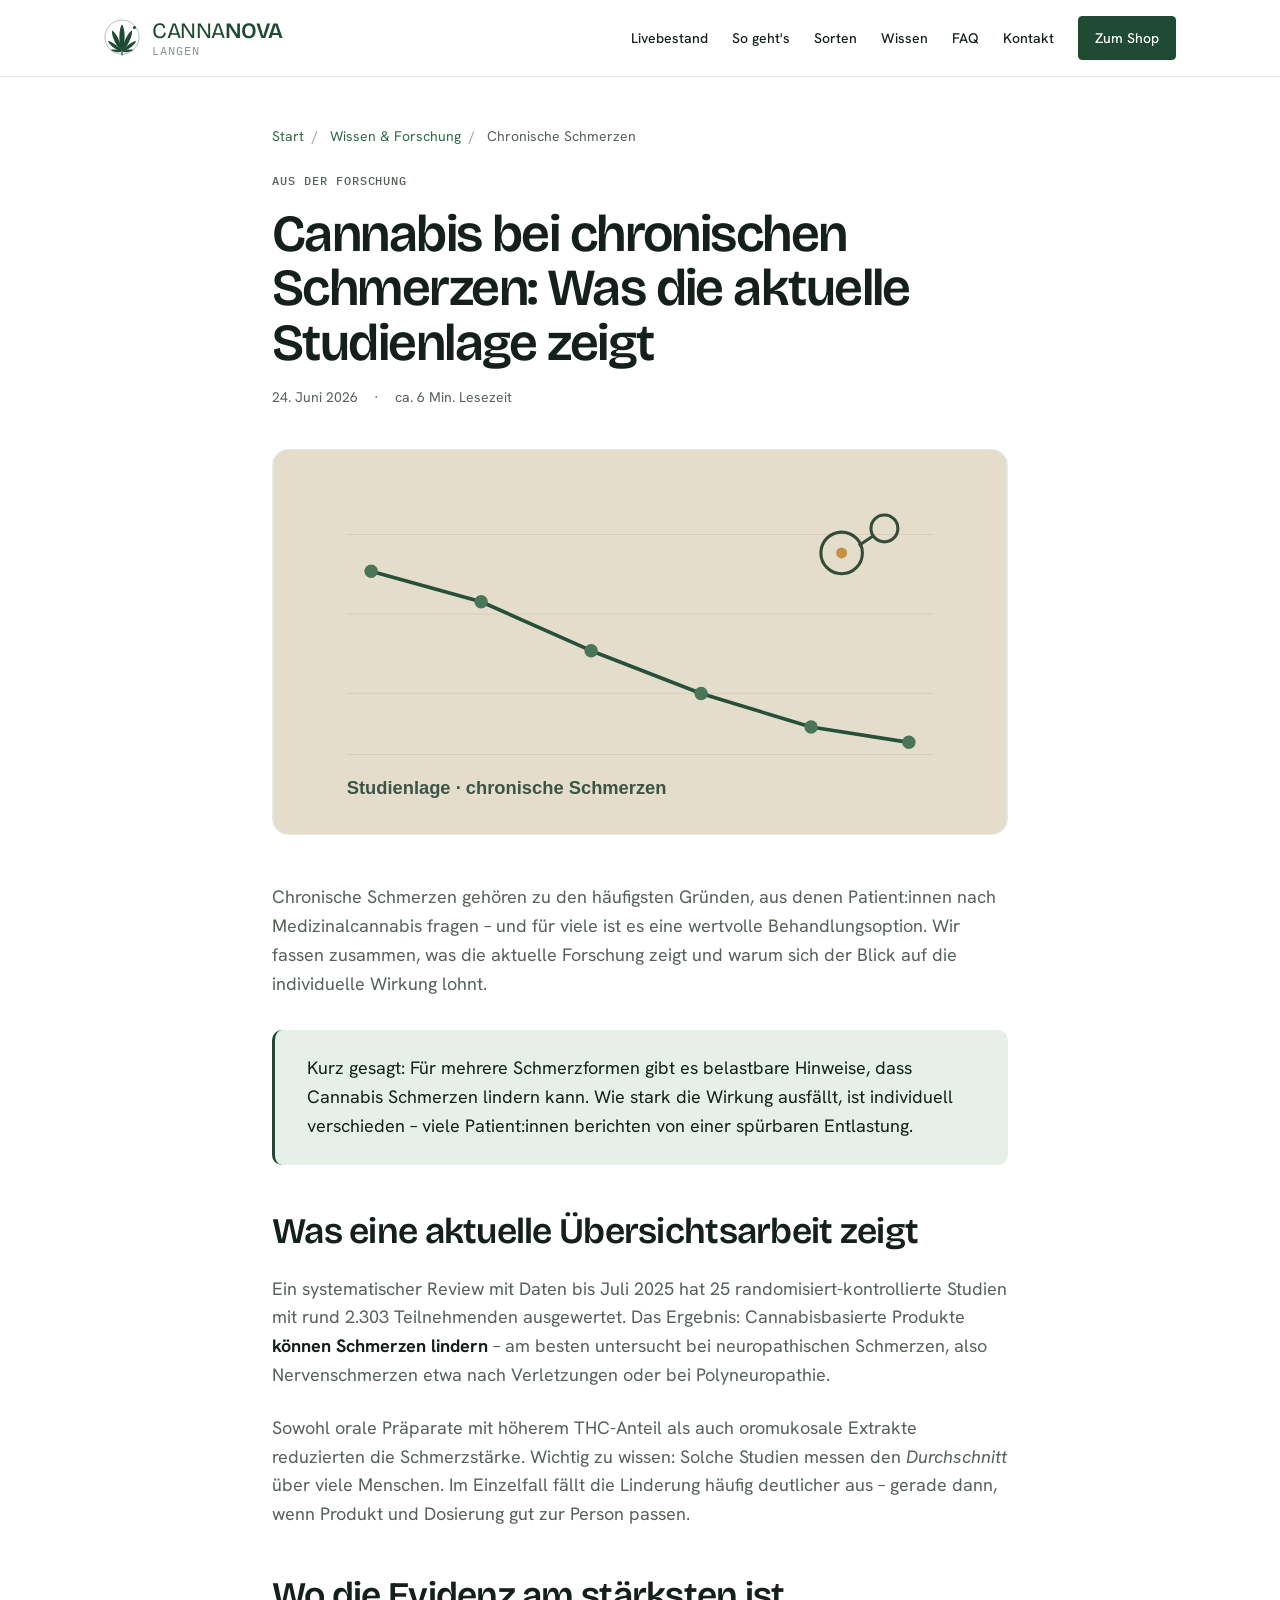
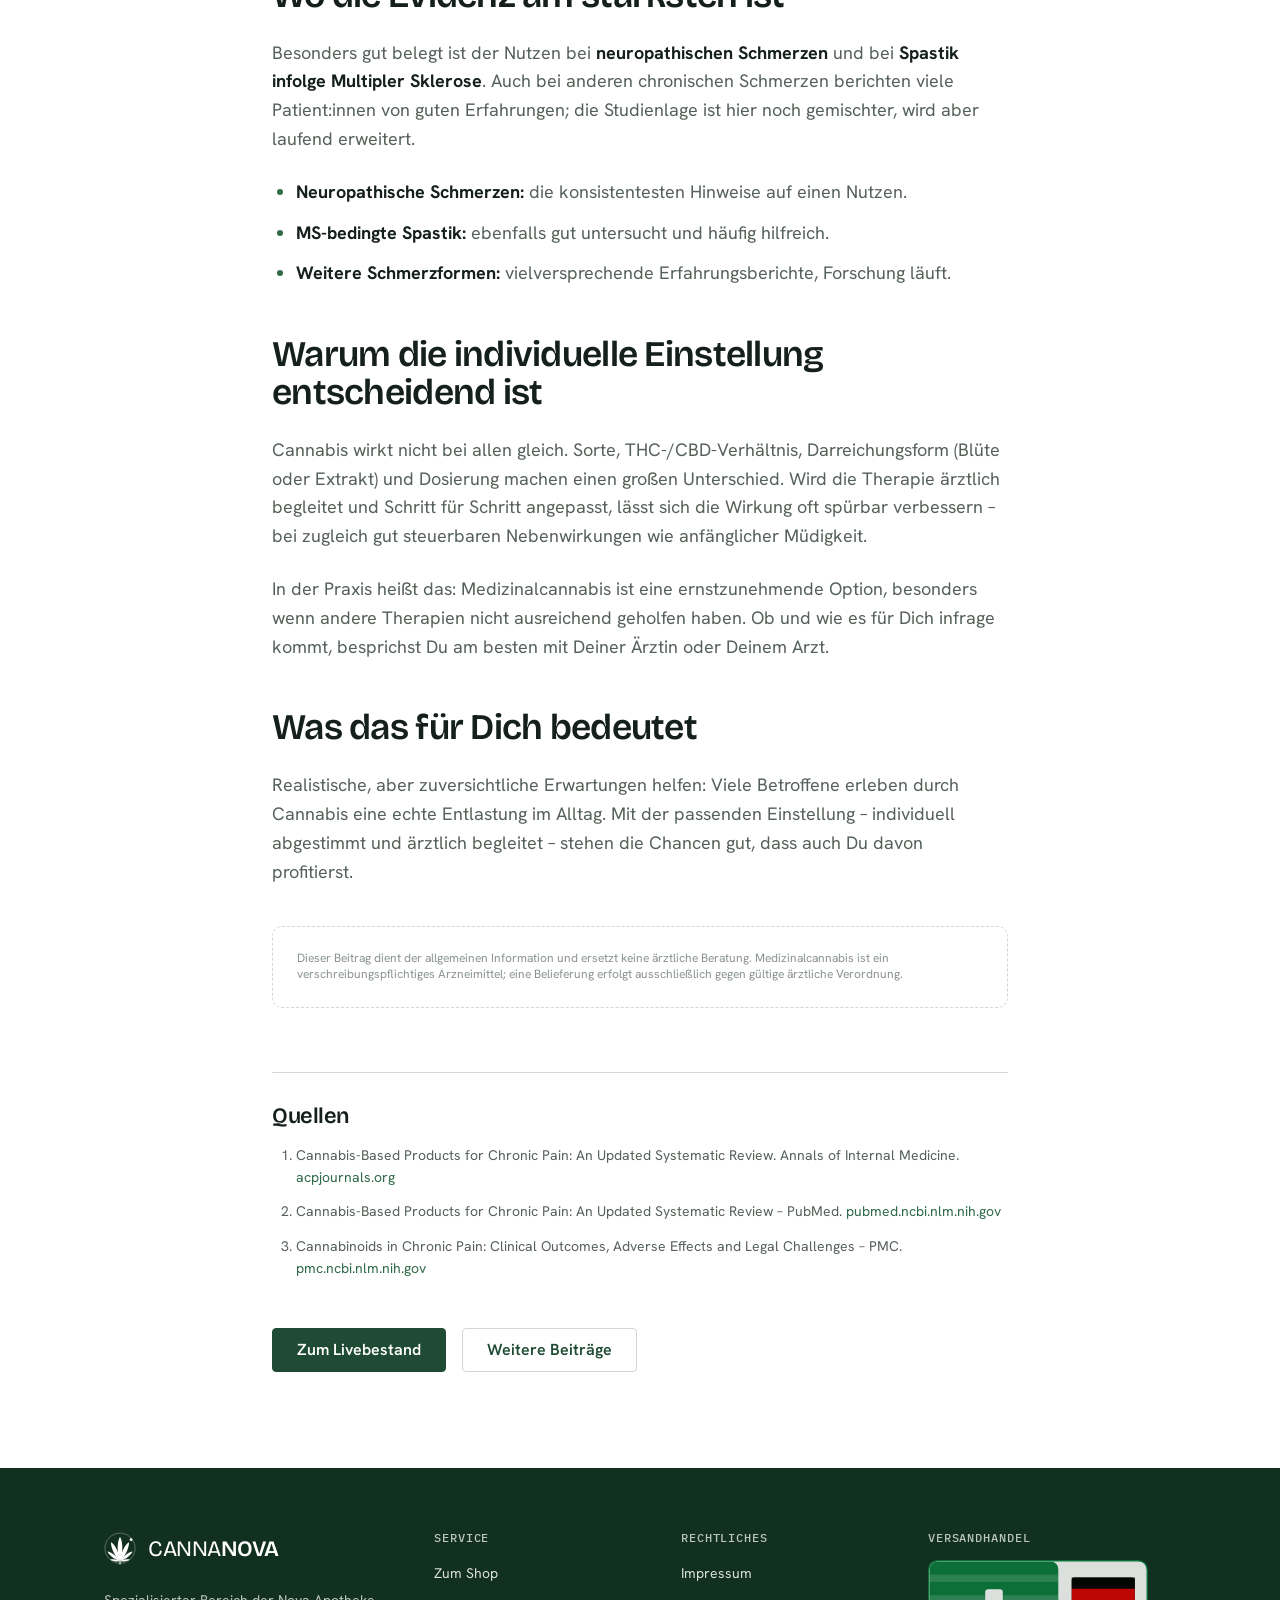
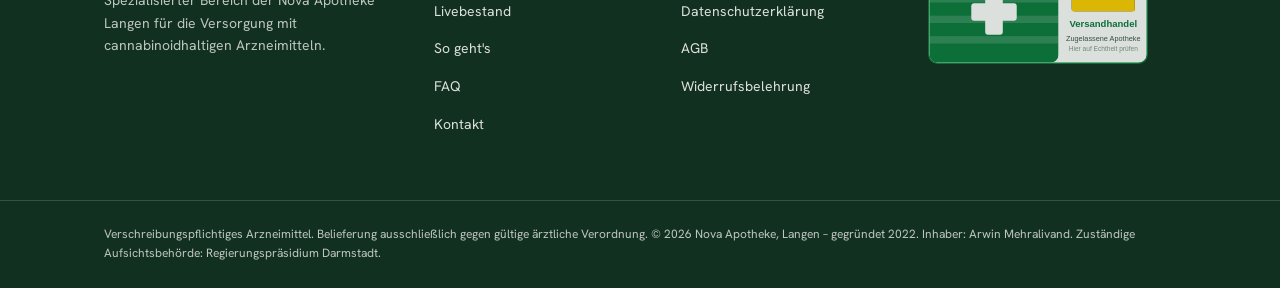
==== commit f8925d7b: "Overhaul: up-to-date content, filterable Livebestand, SEO fixes Based on a review of leading German " ====
--- a/blog/cannabis-chronische-schmerzen-studienlage.html
+++ b/blog/cannabis-chronische-schmerzen-studienlage.html
@@ -7,20 +7,24 @@
   <title>Cannabis bei chronischen Schmerzen: aktuelle Studienlage | CannaNova</title>
   <meta name="description" content="Was sagt die aktuelle Forschung zu Medizinalcannabis bei chronischen Schmerzen? Ein sachlicher Überblick über Evidenz, Wirkstärke und Grenzen – von CannaNova Langen.">
   <meta name="robots" content="index,follow">
-  <link rel="canonical" href="https://www.cannanova.de/blog/cannabis-chronische-schmerzen-studienlage.html">
+  <link rel="canonical" href="https://cannanova-langen.de/blog/cannabis-chronische-schmerzen-studienlage.html">
 
   <meta property="og:type" content="article">
   <meta property="og:title" content="Cannabis bei chronischen Schmerzen: Was die Studienlage zeigt">
   <meta property="og:description" content="Ein systematischer Review von 2025 wertete 25 kontrollierte Studien aus. Wir ordnen ein, wie stark die Evidenz wirklich ist.">
-  <meta property="og:url" content="https://www.cannanova.de/blog/cannabis-chronische-schmerzen-studienlage.html">
-  <meta property="og:image" content="https://www.cannanova.de/assets/blog/schmerzforschung.svg">
+  <meta property="og:url" content="https://cannanova-langen.de/blog/cannabis-chronische-schmerzen-studienlage.html">
+  <meta property="og:image" content="https://cannanova-langen.de/assets/blog/schmerzforschung.svg">
   <meta property="og:locale" content="de_DE">
   <meta property="og:site_name" content="CannaNova">
 
   <meta name="twitter:card" content="summary_large_image">
   <meta name="twitter:title" content="Cannabis bei chronischen Schmerzen: Was die Studienlage zeigt">
   <meta name="twitter:description" content="Ein sachlicher Überblick über Evidenz, Wirkstärke und Grenzen von Medizinalcannabis bei chronischen Schmerzen.">
-  <meta name="twitter:image" content="https://www.cannanova.de/assets/blog/schmerzforschung.svg">
+  <meta name="twitter:image" content="https://cannanova-langen.de/assets/blog/schmerzforschung.svg">
+
+  <link rel="icon" href="/assets/favicon.svg" type="image/svg+xml">
+  <link rel="apple-touch-icon" href="/assets/apple-touch-icon.png">
+  <meta name="theme-color" content="#1f4a33">
 
   <link rel="preconnect" href="https://fonts.googleapis.com">
   <link rel="preconnect" href="https://fonts.gstatic.com" crossorigin>
@@ -36,7 +40,7 @@
     "@type": "BlogPosting",
     "headline": "Cannabis bei chronischen Schmerzen: Was die aktuelle Studienlage zeigt",
     "description": "Ein sachlicher Überblick über Evidenz, Wirkstärke und Grenzen von Medizinalcannabis bei chronischen Schmerzen.",
-    "image": "https://www.cannanova.de/assets/blog/schmerzforschung.svg",
+    "image": "https://cannanova-langen.de/assets/blog/schmerzforschung.svg",
     "datePublished": "2026-06-24",
     "dateModified": "2026-06-24",
     "inLanguage": "de-DE",
@@ -44,9 +48,9 @@
     "publisher": {
       "@type": "Organization",
       "name": "CannaNova",
-      "logo": { "@type": "ImageObject", "url": "https://www.cannanova.de/assets/logo-mark.svg" }
+      "logo": { "@type": "ImageObject", "url": "https://cannanova-langen.de/assets/logo-mark.svg" }
     },
-    "mainEntityOfPage": "https://www.cannanova.de/blog/cannabis-chronische-schmerzen-studienlage.html"
+    "mainEntityOfPage": "https://cannanova-langen.de/blog/cannabis-chronische-schmerzen-studienlage.html"
   }
   </script>
   <script type="application/ld+json">
@@ -54,8 +58,8 @@
     "@context": "https://schema.org",
     "@type": "BreadcrumbList",
     "itemListElement": [
-      { "@type": "ListItem", "position": 1, "name": "Start", "item": "https://www.cannanova.de/" },
-      { "@type": "ListItem", "position": 2, "name": "Wissen & Forschung", "item": "https://www.cannanova.de/#wissen" },
+      { "@type": "ListItem", "position": 1, "name": "Start", "item": "https://cannanova-langen.de/" },
+      { "@type": "ListItem", "position": 2, "name": "Wissen & Forschung", "item": "https://cannanova-langen.de/#wissen" },
       { "@type": "ListItem", "position": 3, "name": "Cannabis bei chronischen Schmerzen" }
     ]
   }
@@ -63,25 +67,31 @@
 </head>
 
 <body>
+  <!-- Brand mark, defined once and reused via <use>. -->
+  <svg width="0" height="0" style="position:absolute" aria-hidden="true" focusable="false">
+    <symbol id="cn-mark" viewBox="0 0 200 210"><ellipse cx="100" cy="100" rx="95" ry="95" fill="none" stroke="currentColor" stroke-width="4" opacity="0.42" transform="rotate(-16 100 100)"/><circle cx="169" cy="47" r="8.5" fill="currentColor"/><path d="M0,0 C -25.08,-63.84 -12.54,-139.84 0,-152 C 12.54,-139.84 25.08,-63.84 0,0 Z" transform="translate(100,182)" fill="currentColor"/><path d="M0,0 C -21.57,-54.9 -10.78,-120.26 0,-130.72 C 10.78,-120.26 21.57,-54.9 0,0 Z" transform="translate(100,182) rotate(25)" fill="currentColor"/><path d="M0,0 C -21.57,-54.9 -10.78,-120.26 0,-130.72 C 10.78,-120.26 21.57,-54.9 0,0 Z" transform="translate(100,182) rotate(-25)" fill="currentColor"/><path d="M0,0 C -16.30,-41.5 -8.15,-90.9 0,-98.8 C 8.15,-90.9 16.30,-41.5 0,0 Z" transform="translate(100,182) rotate(52)" fill="currentColor"/><path d="M0,0 C -16.30,-41.5 -8.15,-90.9 0,-98.8 C 8.15,-90.9 16.30,-41.5 0,0 Z" transform="translate(100,182) rotate(-52)" fill="currentColor"/><path d="M0,0 C -10.28,-26.17 -5.14,-57.33 0,-62.32 C 5.14,-57.33 10.28,-26.17 0,0 Z" transform="translate(100,182) rotate(80)" fill="currentColor"/><path d="M0,0 C -10.28,-26.17 -5.14,-57.33 0,-62.32 C 5.14,-57.33 10.28,-26.17 0,0 Z" transform="translate(100,182) rotate(-80)" fill="currentColor"/><rect x="96.5" y="182" width="7" height="20" rx="3.5" fill="currentColor"/></symbol>
+  </svg>
+
+  <a class="skip-link" href="#main">Zum Inhalt springen</a>
+
   <!-- ===================== HEADER ===================== -->
   <header class="site-header">
     <div class="container site-header__inner">
-      <a class="brand" href="../index.html" aria-label="CannaNova – Startseite">
-        <span class="brand__mark" aria-hidden="true">
-          <svg viewBox="0 0 200 210" xmlns="http://www.w3.org/2000/svg"><ellipse cx="100" cy="100" rx="95" ry="95" fill="none" stroke="currentColor" stroke-width="4" opacity="0.42" transform="rotate(-16 100 100)"/><circle cx="169" cy="47" r="8.5" fill="currentColor"/><path d="M0,0 C -25.08,-63.84 -12.54,-139.84 0,-152 C 12.54,-139.84 25.08,-63.84 0,0 Z" transform="translate(100,182) rotate(0)" fill="currentColor"/><path d="M0,0 C -21.57,-54.9 -10.78,-120.26 0,-130.72 C 10.78,-120.26 21.57,-54.9 0,0 Z" transform="translate(100,182) rotate(25)" fill="currentColor"/><path d="M0,0 C -21.57,-54.9 -10.78,-120.26 0,-130.72 C 10.78,-120.26 21.57,-54.9 0,0 Z" transform="translate(100,182) rotate(-25)" fill="currentColor"/><path d="M0,0 C -16.30,-41.5 -8.15,-90.9 0,-98.8 C 8.15,-90.9 16.30,-41.5 0,0 Z" transform="translate(100,182) rotate(52)" fill="currentColor"/><path d="M0,0 C -16.30,-41.5 -8.15,-90.9 0,-98.8 C 8.15,-90.9 16.30,-41.5 0,0 Z" transform="translate(100,182) rotate(-52)" fill="currentColor"/><path d="M0,0 C -10.28,-26.17 -5.14,-57.33 0,-62.32 C 5.14,-57.33 10.28,-26.17 0,0 Z" transform="translate(100,182) rotate(80)" fill="currentColor"/><path d="M0,0 C -10.28,-26.17 -5.14,-57.33 0,-62.32 C 5.14,-57.33 10.28,-26.17 0,0 Z" transform="translate(100,182) rotate(-80)" fill="currentColor"/><rect x="96.5" y="182" width="7" height="20" rx="3.5" fill="currentColor"/></svg>
-        </span>
+      <a class="brand" href="/" aria-label="CannaNova – Startseite">
+        <span class="brand__mark" aria-hidden="true"><svg><use href="#cn-mark"/></svg></span>
         <span class="brand__lockup">
           <span class="brand__name"><span class="brand__name-canna">CANNA</span>NOVA</span>
           <span class="brand__sub">Langen</span>
         </span>
       </a>
       <nav class="site-nav" id="site-nav" aria-label="Hauptnavigation">
-        <a href="../index.html#so-funktioniert">So funktioniert's</a>
-        <a href="../index.html#livebestand">Livebestand</a>
-        <a href="../index.html#sorten">Sorten</a>
-        <a href="../index.html#wissen">Wissen</a>
-        <a href="../index.html#faq">FAQ</a>
-        <a href="../index.html#kontakt">Kontakt</a>
+        <a href="/#livebestand">Livebestand</a>
+        <a href="/#so-gehts">So geht's</a>
+        <a href="/#sorten">Sorten</a>
+        <a href="/#wissen">Wissen</a>
+        <a href="/#faq">FAQ</a>
+        <a href="/#kontakt">Kontakt</a>
+        <a class="btn btn--primary site-nav__cta" href="https://shop.cannanova-langen.de" target="_blank" rel="noopener">Zum Shop</a>
       </nav>
       <button type="button" class="nav-toggle" id="nav-toggle" aria-expanded="false" aria-controls="site-nav" aria-label="Menü öffnen">
         <span></span><span></span><span></span>
@@ -89,13 +99,13 @@
     </div>
   </header>
 
-  <main>
+  <main id="main">
     <article class="section article">
       <div class="container">
         <div class="article__inner">
           <nav class="breadcrumb" aria-label="Brotkrumennavigation">
-            <a href="../index.html">Start</a><span aria-hidden="true">/</span>
-            <a href="../index.html#wissen">Wissen &amp; Forschung</a><span aria-hidden="true">/</span>
+            <a href="/">Start</a><span aria-hidden="true">/</span>
+            <a href="/#wissen">Wissen &amp; Forschung</a><span aria-hidden="true">/</span>
             Chronische Schmerzen
           </nav>
 
@@ -150,8 +160,8 @@
           </div>
 
           <div class="article__cta">
-            <a class="btn btn--primary" href="../index.html#livebestand">Zum Livebestand</a>
-            <a class="btn btn--secondary" href="../index.html#wissen">Weitere Beiträge</a>
+            <a class="btn btn--primary" href="/#livebestand">Zum Livebestand</a>
+            <a class="btn btn--secondary" href="/#wissen">Weitere Beiträge</a>
           </div>
         </div>
       </div>
@@ -163,15 +173,23 @@
     <div class="container site-footer__grid">
       <div class="site-footer__col">
         <span class="brand brand--footer">
-          <span class="brand__mark" aria-hidden="true" style="color: var(--color-text-on-brand);">
-            <svg viewBox="0 0 200 210" xmlns="http://www.w3.org/2000/svg"><ellipse cx="100" cy="100" rx="95" ry="95" fill="none" stroke="currentColor" stroke-width="4" opacity="0.42" transform="rotate(-16 100 100)"/><circle cx="169" cy="47" r="8.5" fill="currentColor"/><path d="M0,0 C -25.08,-63.84 -12.54,-139.84 0,-152 C 12.54,-139.84 25.08,-63.84 0,0 Z" transform="translate(100,182) rotate(0)" fill="currentColor"/><path d="M0,0 C -21.57,-54.9 -10.78,-120.26 0,-130.72 C 10.78,-120.26 21.57,-54.9 0,0 Z" transform="translate(100,182) rotate(25)" fill="currentColor"/><path d="M0,0 C -21.57,-54.9 -10.78,-120.26 0,-130.72 C 10.78,-120.26 21.57,-54.9 0,0 Z" transform="translate(100,182) rotate(-25)" fill="currentColor"/><path d="M0,0 C -16.30,-41.5 -8.15,-90.9 0,-98.8 C 8.15,-90.9 16.30,-41.5 0,0 Z" transform="translate(100,182) rotate(52)" fill="currentColor"/><path d="M0,0 C -16.30,-41.5 -8.15,-90.9 0,-98.8 C 8.15,-90.9 16.30,-41.5 0,0 Z" transform="translate(100,182) rotate(-52)" fill="currentColor"/><path d="M0,0 C -10.28,-26.17 -5.14,-57.33 0,-62.32 C 5.14,-57.33 10.28,-26.17 0,0 Z" transform="translate(100,182) rotate(80)" fill="currentColor"/><path d="M0,0 C -10.28,-26.17 -5.14,-57.33 0,-62.32 C 5.14,-57.33 10.28,-26.17 0,0 Z" transform="translate(100,182) rotate(-80)" fill="currentColor"/><rect x="96.5" y="182" width="7" height="20" rx="3.5" fill="currentColor"/></svg>
-          </span>
-          <span class="brand__name" style="color: var(--color-text-on-brand);"><span class="brand__name-canna">CANNA</span>NOVA</span>
+          <span class="brand__mark" aria-hidden="true"><svg><use href="#cn-mark"/></svg></span>
+          <span class="brand__name"><span class="brand__name-canna">CANNA</span>NOVA</span>
         </span>
-        <p class="card__text" style="color: var(--color-text-on-brand); opacity: 0.85; margin-top: var(--space-3);">
-          Spezialisierter Bereich der Nova Apotheke Langen für die Versorgung mit
-          cannabinoidhaltigen Arzneimitteln.
+        <p class="site-footer__about">
+          Spezialisierter Bereich der Nova Apotheke Langen für die Versorgung
+          mit cannabinoidhaltigen Arzneimitteln.
         </p>
+      </div>
+      <div class="site-footer__col">
+        <h4>Service</h4>
+        <ul>
+          <li><a href="https://shop.cannanova-langen.de" target="_blank" rel="noopener">Zum Shop</a></li>
+          <li><a href="/#livebestand">Livebestand</a></li>
+          <li><a href="/#so-gehts">So geht's</a></li>
+          <li><a href="/#faq">FAQ</a></li>
+          <li><a href="/#kontakt">Kontakt</a></li>
+        </ul>
       </div>
       <div class="site-footer__col">
         <h4>Rechtliches</h4>
@@ -183,26 +201,18 @@
         </ul>
       </div>
       <div class="site-footer__col">
-        <h4>Service</h4>
-        <ul>
-          <li><a href="../index.html#so-funktioniert">So funktioniert's</a></li>
-          <li><a href="../index.html#livebestand">Livebestand</a></li>
-          <li><a href="../index.html#faq">FAQ</a></li>
-          <li><a href="../index.html#kontakt">Kontakt</a></li>
-        </ul>
-      </div>
-      <div class="site-footer__col">
         <h4>Versandhandel</h4>
-        <div class="logo-cell" style="max-width: 220px; background: transparent; border-color: rgba(244,241,234,0.25); color: var(--color-text-on-brand); text-align: left; gap: var(--space-3);">
-          Offizielles EU-Versandhandelslogo einbinden – verlinkt auf den Registereintrag im BfArM-Versandhandelsregister.
-        </div>
+        <a class="footer-eu-logo" href="https://versandhandel.dimdi.de/websearch/servlet/Gate?accessid=dimdi_var&amp;term=fba00b594ee5b1232fe0a29856563b41" target="_blank" rel="noopener" aria-label="Eintrag der Nova Apotheke im EU-Versandhandelsregister prüfen">
+          <img src="/assets/eu-versandhandel-logo.svg" alt="Gemeinsames EU-Versandhandelslogo – Nova Apotheke im Versandhandelsregister prüfen" width="300" height="142" loading="lazy">
+        </a>
       </div>
     </div>
     <div class="site-footer__legal">
       <div class="container">
         Verschreibungspflichtiges Arzneimittel. Belieferung ausschließlich gegen
-        gültige ärztliche Verordnung. © [Jahr] Nova Apotheke, Langen. Inhaber:
-        [Name]. Zuständige Aufsichtsbehörde: [Behörde].
+        gültige ärztliche Verordnung. © 2026 Nova Apotheke, Langen – gegründet 2022.
+        Inhaber: Arwin Mehralivand. Zuständige Aufsichtsbehörde:
+        Regierungspräsidium Darmstadt.
       </div>
     </div>
   </footer>
--- a/css/components.css
+++ b/css/components.css
@@ -10,14 +10,16 @@
 
 html {
   -webkit-text-size-adjust: 100%;
-  /* Guard against any element forcing the page wider than the screen. */
-  overflow-x: hidden;
+  /* Guard against any element forcing the page wider than the screen.
+     "clip" (not "hidden") so html/body don't become scroll containers,
+     which would break the sticky header. */
+  overflow-x: clip;
 }
 
 body {
   margin: 0;
   max-width: 100%;
-  overflow-x: hidden;
+  overflow-x: clip;
   font-family: var(--font-body);
   font-size: var(--font-size-base);
   line-height: var(--line-height-normal);
@@ -208,6 +210,83 @@
 }
 .btn--secondary:hover { border-color: var(--color-brand); background-color: var(--color-brand-soft); }
 
+/* Signal button: the one amber CTA, used on the dark band only. */
+.btn--signal {
+  background-color: var(--color-signal);
+  border-color: var(--color-signal);
+  color: var(--color-brand-darker);
+}
+.btn--signal:hover { background-color: var(--color-signal-soft); border-color: var(--color-signal-soft); }
+
+/* Outline button for dark surfaces. */
+.btn--ghost-light {
+  background-color: transparent;
+  color: var(--color-text-on-brand);
+  border-color: var(--color-rule-on-dark);
+}
+.btn--ghost-light:hover { border-color: var(--color-text-on-brand); }
+
+/* ---- Skip link (keyboard users) ---------------------------------------- */
+.skip-link {
+  position: absolute;
+  left: var(--space-4);
+  top: -100px;
+  z-index: 100;
+  padding: var(--space-3) var(--space-4);
+  background-color: var(--color-brand);
+  color: var(--color-text-on-brand);
+  border-radius: var(--radius-xs);
+}
+.skip-link:focus { top: var(--space-4); }
+
+/* ---- Filter chips & toggle --------------------------------------------- */
+.chips { display: flex; flex-wrap: wrap; gap: var(--space-2); }
+.chip {
+  min-height: 40px;
+  padding: var(--space-2) var(--space-4);
+  border: var(--border-width) solid var(--color-border-strong);
+  border-radius: var(--radius-pill);
+  background-color: var(--color-surface);
+  color: var(--color-text);
+  font-family: var(--font-body);
+  font-size: var(--font-size-sm);
+  font-weight: var(--font-weight-medium);
+  cursor: pointer;
+  transition: background-color var(--duration-fast) var(--easing-standard),
+              border-color var(--duration-fast) var(--easing-standard),
+              color var(--duration-fast) var(--easing-standard);
+}
+.chip:hover { border-color: var(--color-brand); }
+.chip[aria-pressed="true"] {
+  background-color: var(--color-brand);
+  border-color: var(--color-brand);
+  color: var(--color-text-on-brand);
+}
+.chip__n {
+  font-family: var(--font-mono);
+  font-variant-numeric: tabular-nums;
+  font-size: var(--font-size-xs);
+  margin-left: var(--space-1);
+  opacity: 0.7;
+}
+
+.toggle {
+  display: inline-flex;
+  align-items: center;
+  gap: var(--space-3);
+  min-height: 44px;
+  font-size: var(--font-size-sm);
+  font-weight: var(--font-weight-medium);
+  cursor: pointer;
+}
+.toggle input {
+  width: 20px;
+  height: 20px;
+  margin: 0;
+  accent-color: var(--color-brand);
+  cursor: pointer;
+}
+
 /* ---- Inline arrow link ------------------------------------------------- */
 .link-arrow {
   display: inline-flex;
@@ -274,6 +353,21 @@
   background-color: var(--genetic-color, var(--color-brand));
 }
 .product-card__name { font-size: var(--font-size-md); margin: 0; }
+.product-card__name a { color: inherit; }
+.product-card__name a:hover { color: var(--color-brand); text-decoration: none; }
+.product-card__meta { flex-wrap: wrap; row-gap: var(--space-1); }
+.product-card__foot { flex-wrap: wrap; row-gap: var(--space-2); }
+.product-card__price, .product-card__foot .link-arrow { white-space: nowrap; }
+.product-card__genetic { white-space: nowrap; }
+.product-card__placeholder { width: 34%; height: auto; aspect-ratio: 200 / 210; color: var(--color-border-strong); }
+.product-card__tag {
+  white-space: nowrap;
+  padding: 1px var(--space-2);
+  border: var(--border-width) solid var(--color-border-strong);
+  border-radius: var(--radius-xs);
+  color: var(--color-text-muted);
+}
+.product-card__terpenes { font-size: var(--font-size-sm); color: var(--color-text-subtle); }
 .product-card__manufacturer { color: var(--color-text-muted); font-size: var(--font-size-sm); }
 .product-card__stats {
   display: flex;
@@ -522,7 +616,9 @@
   color: var(--color-text-subtle);
   margin-top: 3px;
 }
-.site-nav { display: flex; gap: var(--space-5); }
+.site-nav { display: flex; align-items: center; gap: var(--space-5); }
+.site-nav a.site-nav__cta { color: var(--color-text-on-brand); padding-inline: var(--space-4); }
+.site-nav a.site-nav__cta:hover { color: var(--color-text-on-brand); }
 .site-nav a {
   color: var(--color-text);
   font-size: var(--font-size-sm);
@@ -585,6 +681,9 @@
   color: var(--color-text-on-dark-muted);
 }
 .site-footer__col ul { list-style: none; margin: 0; padding: 0; display: grid; gap: var(--space-3); }
+.site-footer .brand__mark,
+.site-footer .brand__name { color: var(--color-text-on-brand); }
+.site-footer__about { color: var(--color-text-on-dark-muted); font-size: var(--font-size-sm); margin-top: var(--space-4); max-width: 34ch; }
 .site-footer__legal {
   border-top: var(--border-width) solid var(--color-rule-on-dark);
   padding-block: var(--space-5);
@@ -612,12 +711,14 @@
     left: 0;
     right: 0;
     flex-direction: column;
+    align-items: stretch;
     gap: 0;
     background-color: var(--color-surface);
     border-bottom: var(--border-width) solid var(--color-border);
     box-shadow: var(--shadow-md);
   }
   .site-nav.site-nav--open { display: flex; }
+  .site-nav a.site-nav__cta { margin: var(--space-4) var(--container-pad); border-top: 0; justify-content: center; }
   .site-nav a {
     padding: var(--space-4) var(--container-pad);
     border-top: var(--border-width) solid var(--color-border);
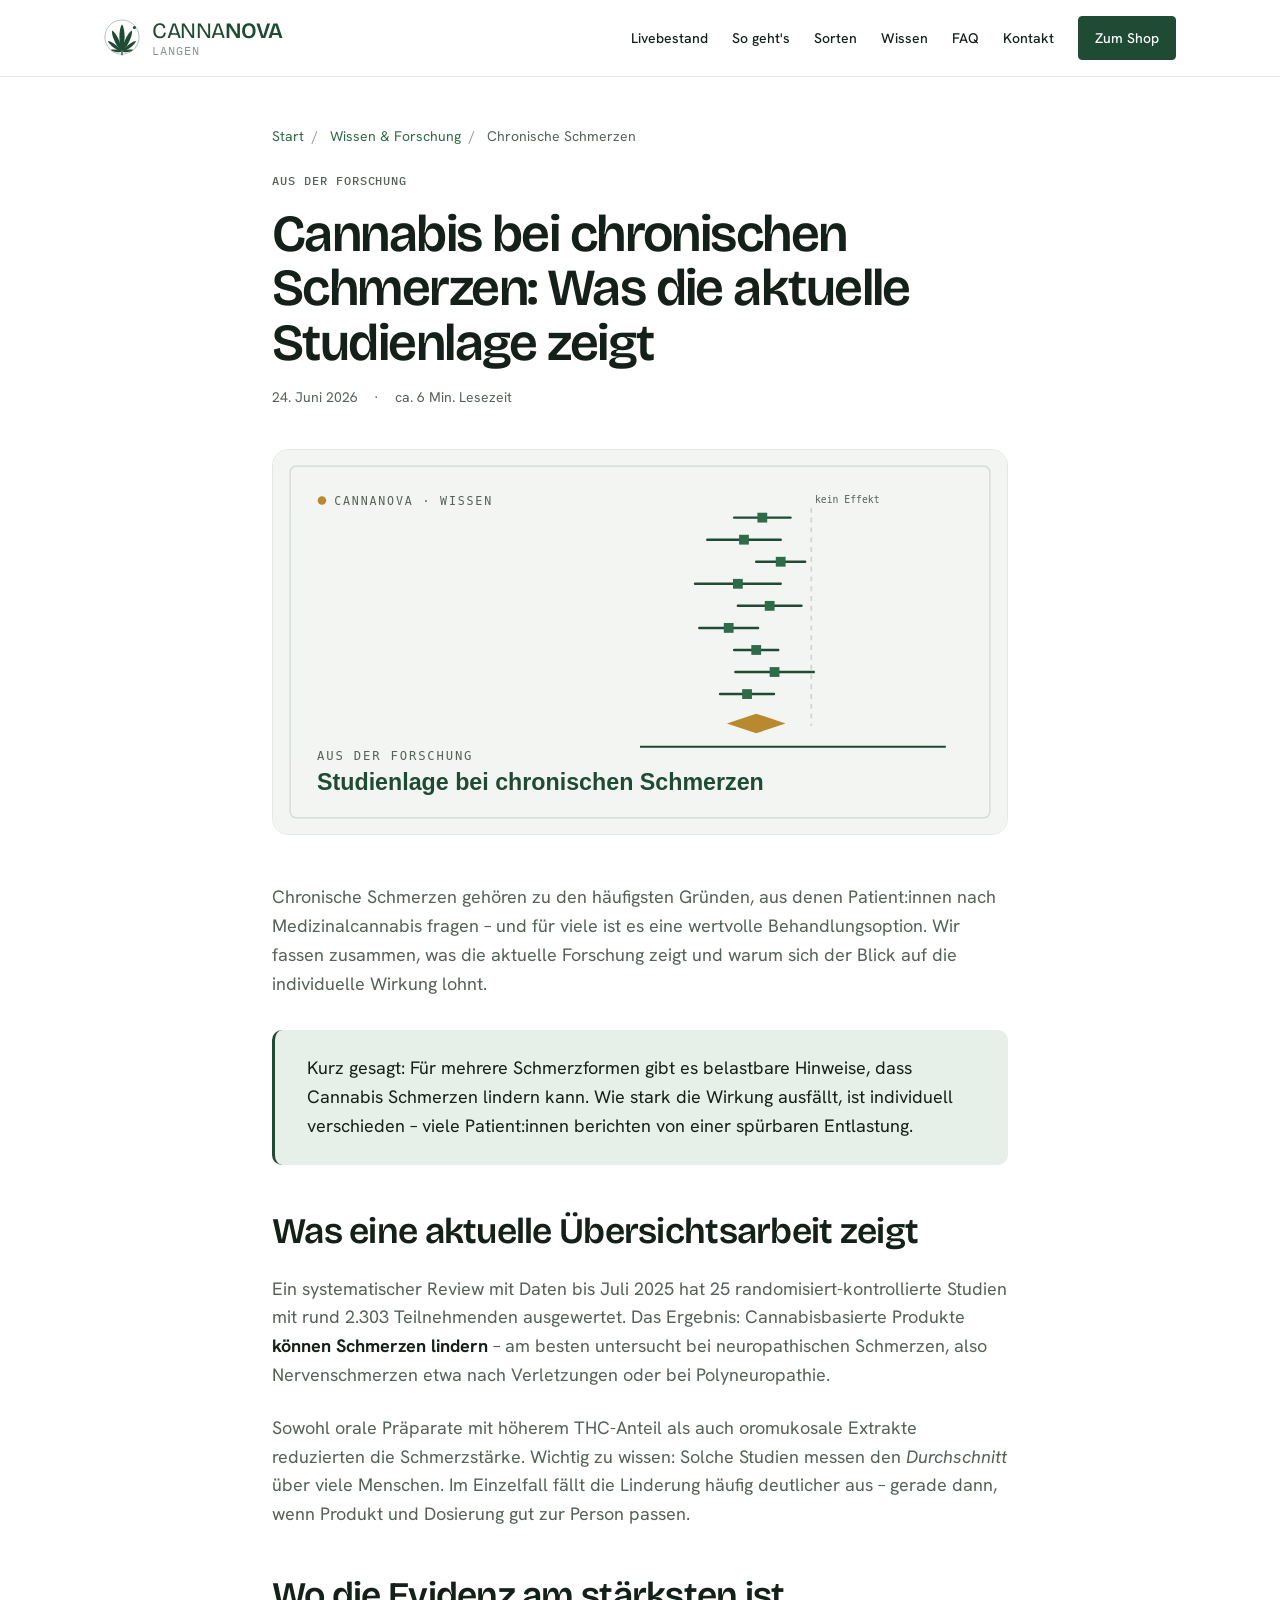
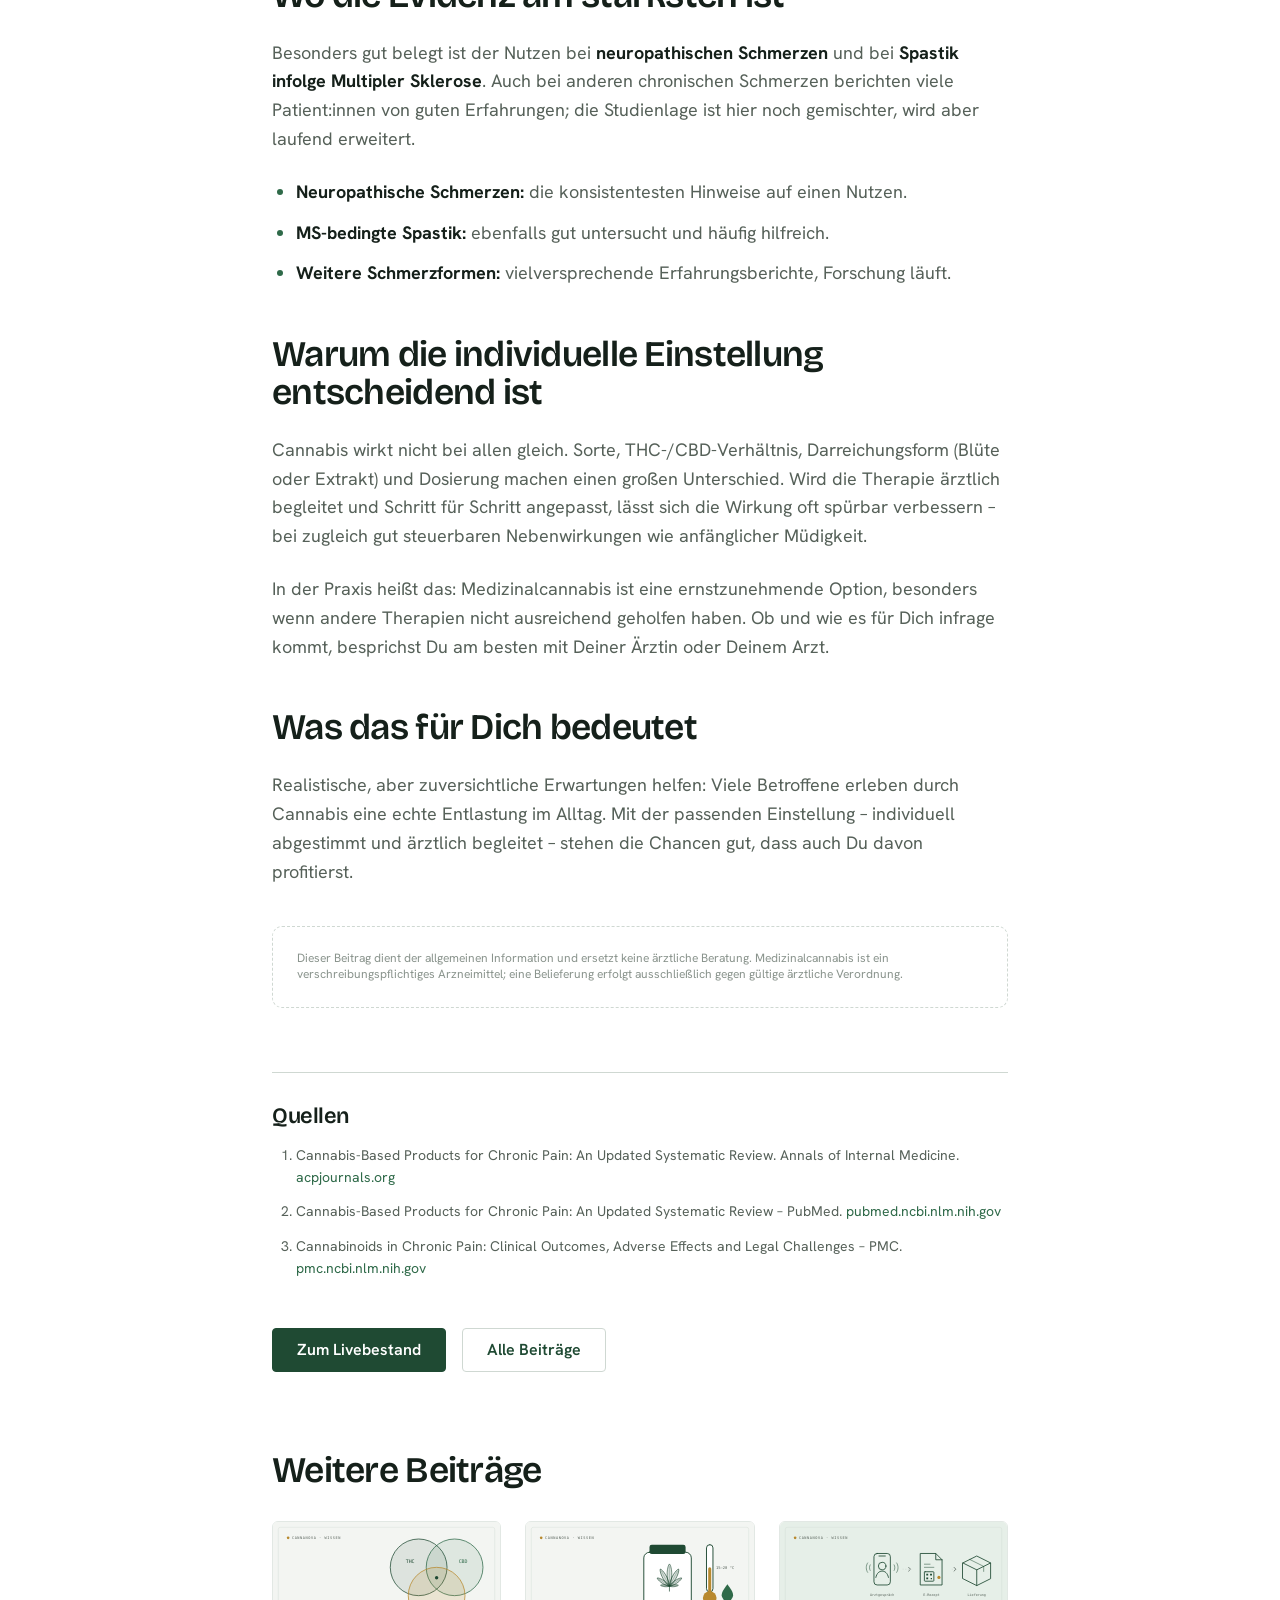
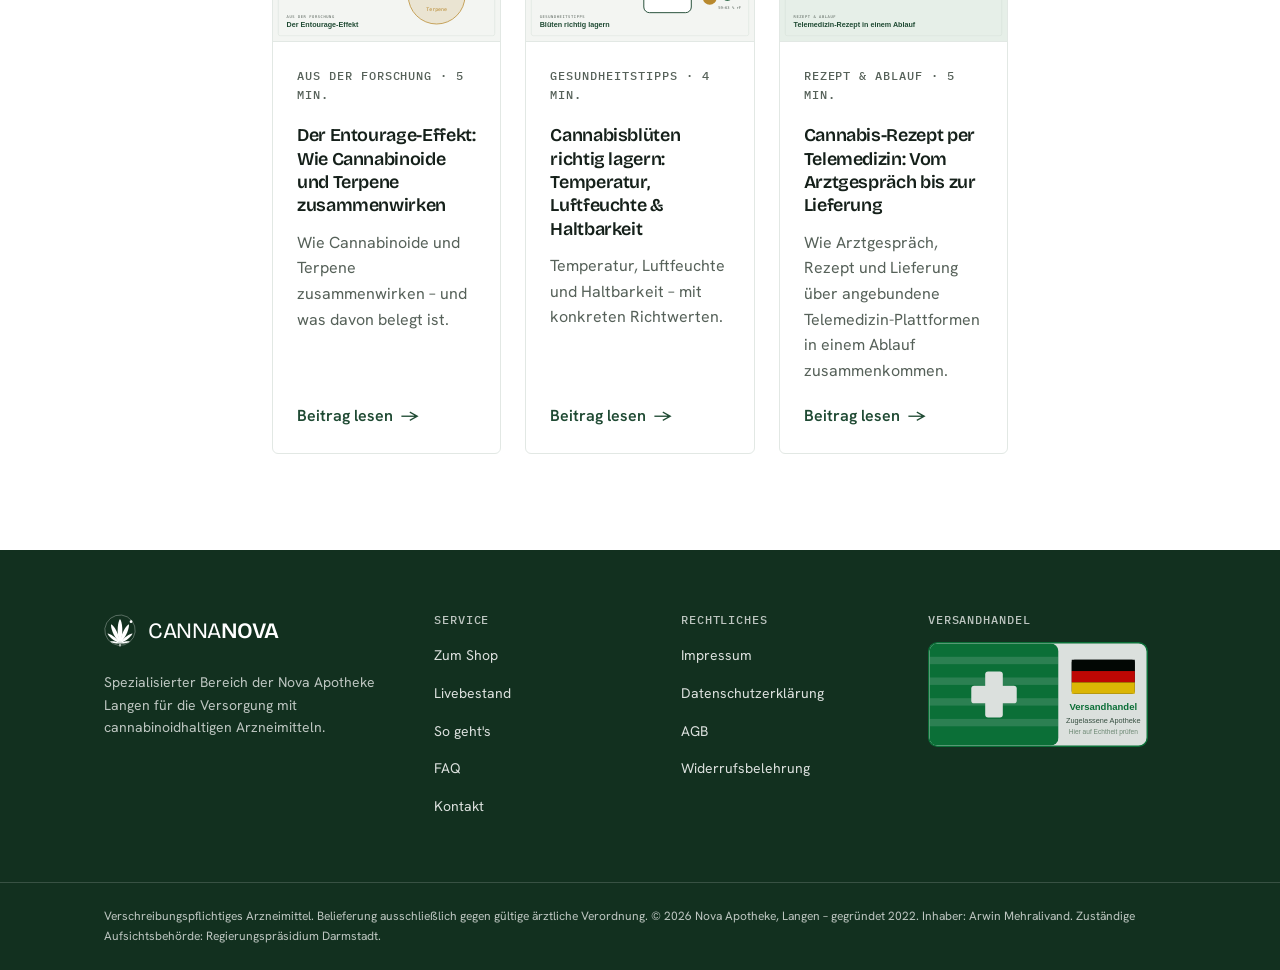
==== commit 614d0f65: "Telemedicine flow, 5 new articles, illustrations, insurance update - Headline: "Medizinalcannabis." " ====
--- a/blog/cannabis-chronische-schmerzen-studienlage.html
+++ b/blog/cannabis-chronische-schmerzen-studienlage.html
@@ -7,20 +7,22 @@
   <title>Cannabis bei chronischen Schmerzen: aktuelle Studienlage | CannaNova</title>
   <meta name="description" content="Was sagt die aktuelle Forschung zu Medizinalcannabis bei chronischen Schmerzen? Ein sachlicher Überblick über Evidenz, Wirkstärke und Grenzen – von CannaNova Langen.">
   <meta name="robots" content="index,follow">
-  <link rel="canonical" href="https://cannanova-langen.de/blog/cannabis-chronische-schmerzen-studienlage.html">
+  <link rel="canonical" href="https://cannanova-langen.de/blog/cannabis-chronische-schmerzen-studienlage">
 
   <meta property="og:type" content="article">
   <meta property="og:title" content="Cannabis bei chronischen Schmerzen: Was die Studienlage zeigt">
   <meta property="og:description" content="Ein systematischer Review von 2025 wertete 25 kontrollierte Studien aus. Wir ordnen ein, wie stark die Evidenz wirklich ist.">
-  <meta property="og:url" content="https://cannanova-langen.de/blog/cannabis-chronische-schmerzen-studienlage.html">
-  <meta property="og:image" content="https://cannanova-langen.de/assets/blog/schmerzforschung.svg">
+  <meta property="og:url" content="https://cannanova-langen.de/blog/cannabis-chronische-schmerzen-studienlage">
+  <meta property="og:image" content="https://cannanova-langen.de/assets/blog/schmerzforschung.png">
+  <meta property="og:image:width" content="1200">
+  <meta property="og:image:height" content="630">
   <meta property="og:locale" content="de_DE">
   <meta property="og:site_name" content="CannaNova">
 
   <meta name="twitter:card" content="summary_large_image">
   <meta name="twitter:title" content="Cannabis bei chronischen Schmerzen: Was die Studienlage zeigt">
   <meta name="twitter:description" content="Ein sachlicher Überblick über Evidenz, Wirkstärke und Grenzen von Medizinalcannabis bei chronischen Schmerzen.">
-  <meta name="twitter:image" content="https://cannanova-langen.de/assets/blog/schmerzforschung.svg">
+  <meta name="twitter:image" content="https://cannanova-langen.de/assets/blog/schmerzforschung.png">
 
   <link rel="icon" href="/assets/favicon.svg" type="image/svg+xml">
   <link rel="apple-touch-icon" href="/assets/apple-touch-icon.png">
@@ -30,9 +32,9 @@
   <link rel="preconnect" href="https://fonts.gstatic.com" crossorigin>
   <link href="https://fonts.googleapis.com/css2?family=Bricolage+Grotesque:opsz,wght@12..96,500;12..96,600;12..96,700&family=Hanken+Grotesk:wght@400;500;600;700&family=IBM+Plex+Mono:wght@400;500&display=swap" rel="stylesheet">
 
-  <link rel="stylesheet" href="../css/tokens.css">
-  <link rel="stylesheet" href="../css/components.css">
-  <link rel="stylesheet" href="../css/page-blog.css">
+  <link rel="stylesheet" href="/css/tokens.css">
+  <link rel="stylesheet" href="/css/components.css">
+  <link rel="stylesheet" href="/css/page-blog.css">
 
   <script type="application/ld+json">
   {
@@ -40,7 +42,7 @@
     "@type": "BlogPosting",
     "headline": "Cannabis bei chronischen Schmerzen: Was die aktuelle Studienlage zeigt",
     "description": "Ein sachlicher Überblick über Evidenz, Wirkstärke und Grenzen von Medizinalcannabis bei chronischen Schmerzen.",
-    "image": "https://cannanova-langen.de/assets/blog/schmerzforschung.svg",
+    "image": "https://cannanova-langen.de/assets/blog/schmerzforschung.png",
     "datePublished": "2026-06-24",
     "dateModified": "2026-06-24",
     "inLanguage": "de-DE",
@@ -50,7 +52,7 @@
       "name": "CannaNova",
       "logo": { "@type": "ImageObject", "url": "https://cannanova-langen.de/assets/logo-mark.svg" }
     },
-    "mainEntityOfPage": "https://cannanova-langen.de/blog/cannabis-chronische-schmerzen-studienlage.html"
+    "mainEntityOfPage": "https://cannanova-langen.de/blog/cannabis-chronische-schmerzen-studienlage"
   }
   </script>
   <script type="application/ld+json">
@@ -59,7 +61,7 @@
     "@type": "BreadcrumbList",
     "itemListElement": [
       { "@type": "ListItem", "position": 1, "name": "Start", "item": "https://cannanova-langen.de/" },
-      { "@type": "ListItem", "position": 2, "name": "Wissen & Forschung", "item": "https://cannanova-langen.de/#wissen" },
+      { "@type": "ListItem", "position": 2, "name": "Wissen & Forschung", "item": "https://cannanova-langen.de/blog/" },
       { "@type": "ListItem", "position": 3, "name": "Cannabis bei chronischen Schmerzen" }
     ]
   }
@@ -105,7 +107,7 @@
         <div class="article__inner">
           <nav class="breadcrumb" aria-label="Brotkrumennavigation">
             <a href="/">Start</a><span aria-hidden="true">/</span>
-            <a href="/#wissen">Wissen &amp; Forschung</a><span aria-hidden="true">/</span>
+            <a href="/blog/">Wissen &amp; Forschung</a><span aria-hidden="true">/</span>
             Chronische Schmerzen
           </nav>
 
@@ -118,7 +120,7 @@
           </div>
 
           <figure class="article__cover">
-            <img src="../assets/blog/schmerzforschung.svg" alt="Stilisierte Studienkurve zur Schmerzlinderung durch Medizinalcannabis" width="1200" height="630">
+            <img src="/assets/blog/schmerzforschung.svg" alt="Stilisierte Studienkurve zur Schmerzlinderung durch Medizinalcannabis" width="1200" height="630">
           </figure>
 
           <div class="prose">
@@ -161,8 +163,47 @@
 
           <div class="article__cta">
             <a class="btn btn--primary" href="/#livebestand">Zum Livebestand</a>
-            <a class="btn btn--secondary" href="/#wissen">Weitere Beiträge</a>
-          </div>
+            <a class="btn btn--secondary" href="/blog/">Alle Beiträge</a>
+          </div>
+
+          <section class="related" aria-labelledby="related-title">
+            <h2 id="related-title">Weitere Beiträge</h2>
+            <div class="grid grid--3">
+            <article class="card post-card">
+              <a class="post-card__media" href="/blog/entourage-effekt-terpene-cannabinoide" aria-hidden="true" tabindex="-1">
+                <img src="/assets/blog/entourage-effekt.svg" alt="" width="1200" height="630" loading="lazy">
+              </a>
+              <div class="post-card__body">
+                <p class="step__label">Aus der Forschung · 5 Min.</p>
+                <h3 class="post-card__title"><a class="post-card__link" href="/blog/entourage-effekt-terpene-cannabinoide">Der Entourage-Effekt: Wie Cannabinoide und Terpene zusammenwirken</a></h3>
+                <p class="post-card__excerpt">Wie Cannabinoide und Terpene zusammenwirken – und was davon belegt ist.</p>
+                <a class="link-arrow" href="/blog/entourage-effekt-terpene-cannabinoide">Beitrag lesen</a>
+              </div>
+            </article>
+            <article class="card post-card">
+              <a class="post-card__media" href="/blog/cannabisblueten-richtig-lagern" aria-hidden="true" tabindex="-1">
+                <img src="/assets/blog/lagerung.svg" alt="" width="1200" height="630" loading="lazy">
+              </a>
+              <div class="post-card__body">
+                <p class="step__label">Gesundheitstipps · 4 Min.</p>
+                <h3 class="post-card__title"><a class="post-card__link" href="/blog/cannabisblueten-richtig-lagern">Cannabisblüten richtig lagern: Temperatur, Luftfeuchte &amp; Haltbarkeit</a></h3>
+                <p class="post-card__excerpt">Temperatur, Luftfeuchte und Haltbarkeit – mit konkreten Richtwerten.</p>
+                <a class="link-arrow" href="/blog/cannabisblueten-richtig-lagern">Beitrag lesen</a>
+              </div>
+            </article>
+            <article class="card post-card">
+              <a class="post-card__media" href="/blog/cannabis-rezept-telemedizin" aria-hidden="true" tabindex="-1">
+                <img src="/assets/blog/telemedizin.svg" alt="" width="1200" height="630" loading="lazy">
+              </a>
+              <div class="post-card__body">
+                <p class="step__label">Rezept &amp; Ablauf · 5 Min.</p>
+                <h3 class="post-card__title"><a class="post-card__link" href="/blog/cannabis-rezept-telemedizin">Cannabis-Rezept per Telemedizin: Vom Arztgespräch bis zur Lieferung</a></h3>
+                <p class="post-card__excerpt">Wie Arztgespräch, Rezept und Lieferung über angebundene Telemedizin-Plattformen in einem Ablauf zusammenkommen.</p>
+                <a class="link-arrow" href="/blog/cannabis-rezept-telemedizin">Beitrag lesen</a>
+              </div>
+            </article>
+            </div>
+          </section>
         </div>
       </div>
     </article>
@@ -217,6 +258,6 @@
     </div>
   </footer>
 
-  <script src="../js/nav-toggle.js" defer></script>
+  <script src="/js/nav-toggle.js" defer></script>
 </body>
 </html>
--- a/css/components.css
+++ b/css/components.css
@@ -747,6 +747,7 @@
   .section { padding-block: var(--space-8); }
   .site-footer__grid { grid-template-columns: 1fr; }
   .card { padding: var(--space-5); }
+  .post-card, .product-card { padding: 0; }
   .ledger__row { grid-template-columns: 1fr; }
   .ledger__item { border-left: 0; padding-left: 0; padding-block: var(--space-4); }
   .ledger__item + .ledger__item { padding-left: 0; border-top: var(--border-width) solid var(--color-border); }
@@ -755,3 +756,7 @@
   .steps__item + .steps__item { padding-left: 0; border-top: var(--border-width) solid var(--color-rule-on-dark); }
   .notice { padding: var(--space-5); }
 }
+
+/* Arrow link on the dark band */
+.link-arrow--light { color: var(--color-text-on-brand); }
+.link-arrow--light:hover { color: var(--color-signal); }
--- a/css/page-blog.css
+++ b/css/page-blog.css
@@ -89,3 +89,23 @@
 /* ---- Related posts ----------------------------------------------------- */
 .related { margin-top: var(--space-10); }
 .related h2 { margin-bottom: var(--space-6); }
+.related .post-card__title { font-size: var(--font-size-md); }
+
+/* Numbered steps inside an article (e.g. a process) */
+.prose ol { padding-left: var(--space-5); display: grid; gap: var(--space-3); }
+.prose ol li::marker { color: var(--color-signal); font-family: var(--font-mono); }
+
+/* ---- Blog index -------------------------------------------------------- */
+.blog-index__feature { margin-bottom: var(--space-5); }
+.post-card--wide { display: grid; grid-template-columns: minmax(0, 1.15fr) minmax(0, 1fr); }
+.post-card--wide .post-card__media { aspect-ratio: auto; height: 100%; border-bottom: 0; border-right: var(--border-width) solid var(--color-border); }
+.post-card--wide .post-card__body { padding: var(--space-7); justify-content: center; }
+.post-card--wide .post-card__title { font-size: var(--font-size-xl); }
+
+@media (max-width: 860px) {
+  .post-card--wide { grid-template-columns: 1fr; }
+  .post-card--wide .post-card__media { aspect-ratio: 1200 / 630; border-right: 0; border-bottom: var(--border-width) solid var(--color-border); }
+  .post-card--wide .post-card__body { padding: var(--space-5); }
+  .post-card--wide .post-card__title { font-size: var(--font-size-lg); }
+}
+.related .grid--3 { grid-template-columns: repeat(auto-fit, minmax(min(100%, 200px), 1fr)); }
